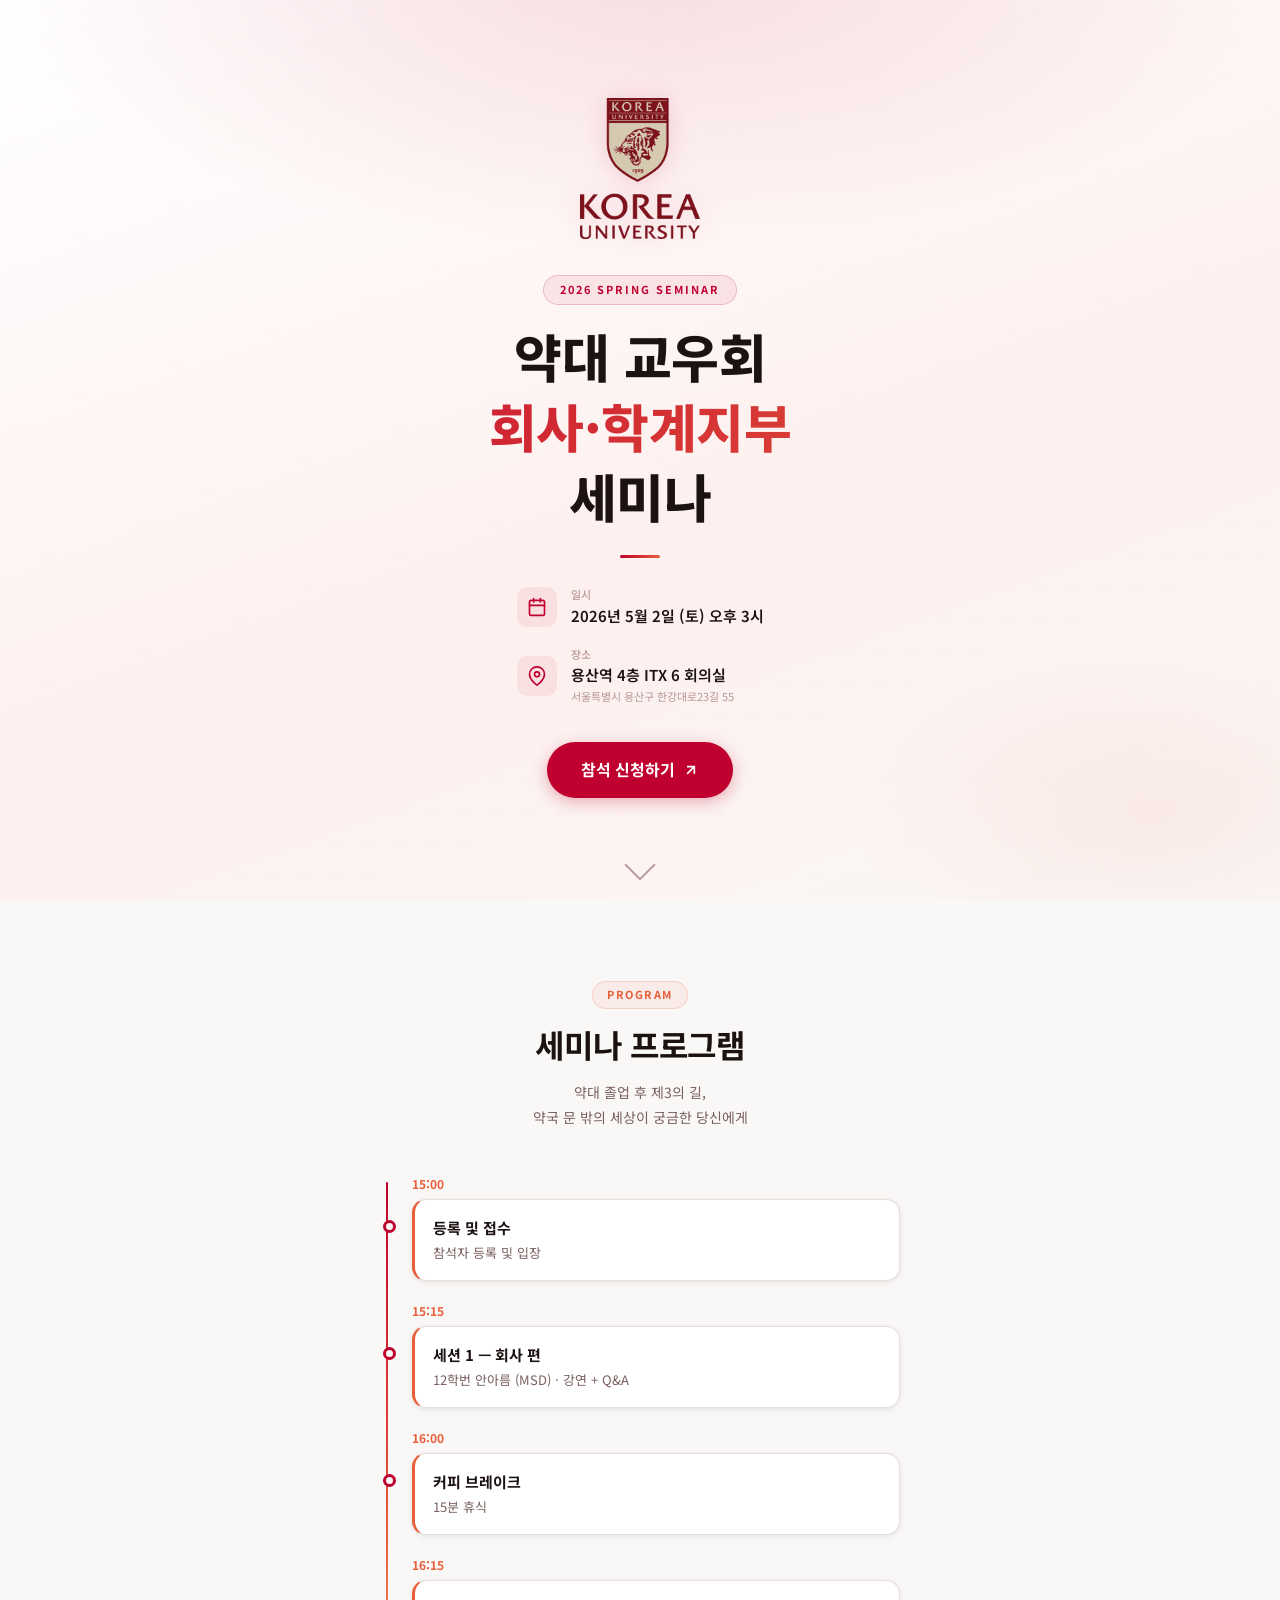
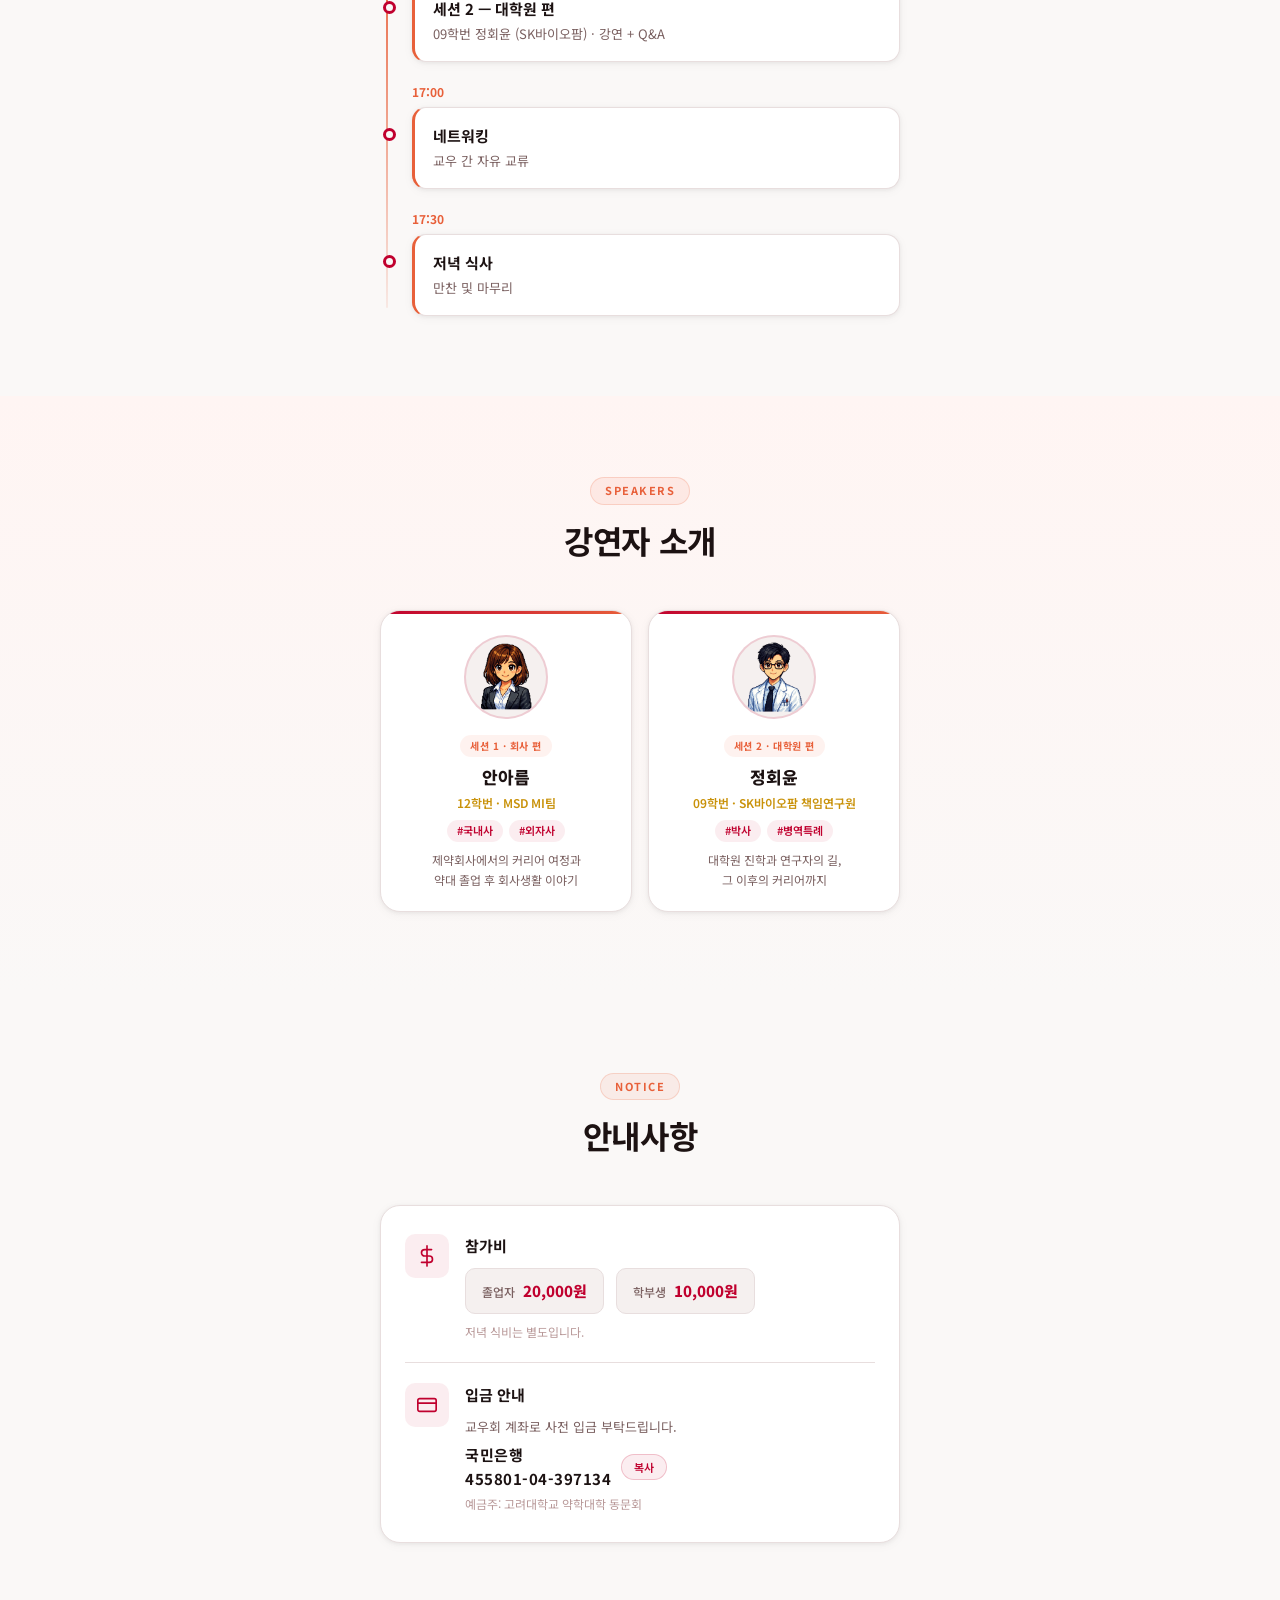
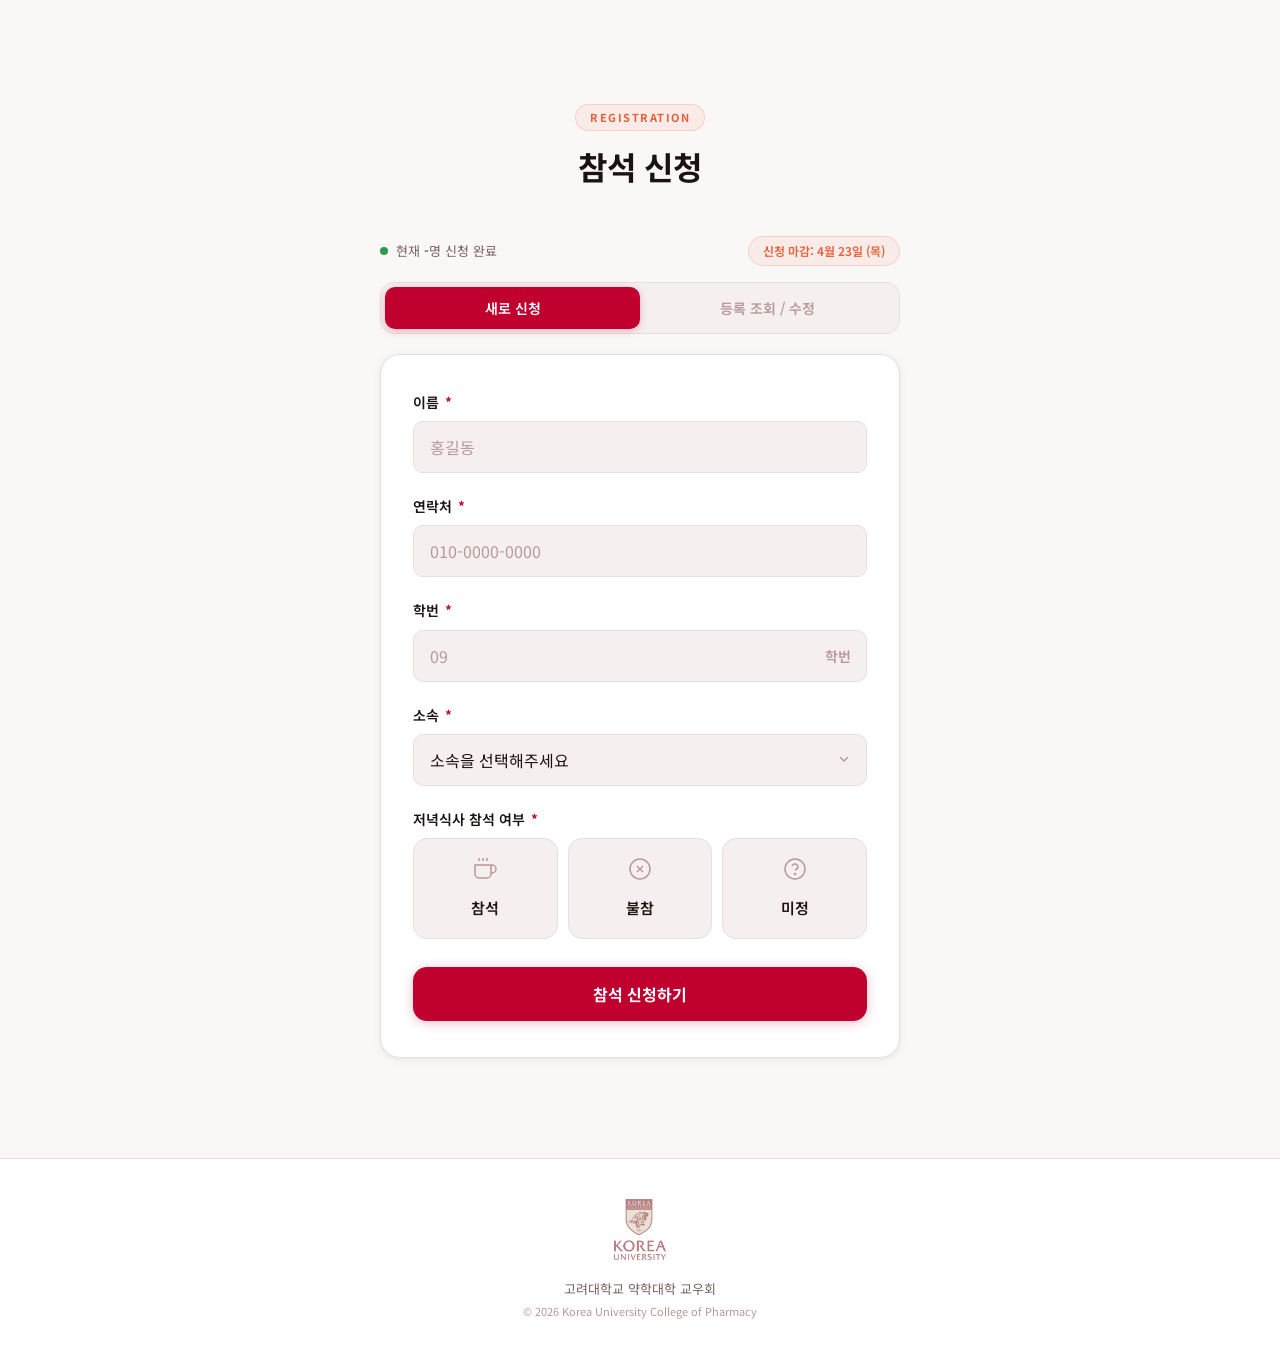
==== index.html @ f5f3a03f "모바일 레이아웃 개선: 강연자 카드 1열, 참가비 nowrap, 계좌번호 줄바꿈 정리 Co-Authored-By: Claude Opus 4.6 <noreply@anthropic.c" ====
<!DOCTYPE html>
<html lang="ko">
<head>
  <meta charset="UTF-8">
  <meta name="viewport" content="width=device-width, initial-scale=1.0">
  <link rel="icon" type="image/png" href="img/emblem.png">
  <title>2026 고대약대 교우회 회사·학계지부 세미나</title>
  <meta property="og:title" content="2026 고대약대 교우회 회사·학계지부 세미나">
  <meta property="og:description" content="2026년 5월 2일 (토) 오후 3시 | 용산역 4층 ITX 6 회의실">
  <meta property="og:image" content="https://ku-alumni-seminar.pages.dev/img/og.png">
  <meta property="og:url" content="https://ku-alumni-seminar.pages.dev/">
  <meta property="og:type" content="website">
  <meta name="twitter:card" content="summary_large_image">
  <meta name="twitter:image" content="https://ku-alumni-seminar.pages.dev/img/og.png">
  <link rel="preconnect" href="https://fonts.googleapis.com">
  <link rel="preconnect" href="https://fonts.gstatic.com" crossorigin>
  <link href="https://fonts.googleapis.com/css2?family=Noto+Sans+KR:wght@300;400;500;600;700;900&display=swap" rel="stylesheet">
  <link rel="stylesheet" href="css/style.css">
</head>
<body>
  <!-- Hero Section -->
  <section class="hero">
    <div class="hero-bg-pattern"></div>
    <div class="hero-content">
      <img src="img/emblem.png" alt="고려대학교 엠블럼" class="hero-emblem">
      <div class="hero-badge">2026 SPRING SEMINAR</div>
      <h1 class="hero-title">
        <span class="title-line">약대 교우회</span>
        <span class="title-line accent">회사·학계지부</span>
        <span class="title-line">세미나</span>
      </h1>
      <div class="hero-divider"></div>
      <div class="hero-info">
        <div class="info-item">
          <div class="info-icon">
            <svg width="20" height="20" viewBox="0 0 24 24" fill="none" stroke="currentColor" stroke-width="2" stroke-linecap="round" stroke-linejoin="round"><rect x="3" y="4" width="18" height="18" rx="2" ry="2"/><line x1="16" y1="2" x2="16" y2="6"/><line x1="8" y1="2" x2="8" y2="6"/><line x1="3" y1="10" x2="21" y2="10"/></svg>
          </div>
          <div>
            <div class="info-label">일시</div>
            <div class="info-value">2026년 5월 2일 (토) 오후 3시</div>
          </div>
        </div>
        <div class="info-item">
          <div class="info-icon">
            <svg width="20" height="20" viewBox="0 0 24 24" fill="none" stroke="currentColor" stroke-width="2" stroke-linecap="round" stroke-linejoin="round"><path d="M21 10c0 7-9 13-9 13s-9-6-9-13a9 9 0 0 1 18 0z"/><circle cx="12" cy="10" r="3"/></svg>
          </div>
          <div>
            <div class="info-label">장소</div>
            <div class="info-value">용산역 4층 ITX 6 회의실</div>
            <div class="info-sub">서울특별시 용산구 한강대로23길 55</div>
          </div>
        </div>
      </div>
      <div class="countdown" id="countdown">
        <div class="cd-item"><span class="cd-num" id="cdDays">--</span><span class="cd-label">일</span></div>
        <div class="cd-sep">:</div>
        <div class="cd-item"><span class="cd-num" id="cdHours">--</span><span class="cd-label">시간</span></div>
        <div class="cd-sep">:</div>
        <div class="cd-item"><span class="cd-num" id="cdMin">--</span><span class="cd-label">분</span></div>
      </div>
      <a href="#register" class="hero-cta">
        참석 신청하기
        <svg width="16" height="16" viewBox="0 0 24 24" fill="none" stroke="currentColor" stroke-width="2.5" stroke-linecap="round" stroke-linejoin="round"><path d="M7 17l9.2-9.2M17 17V7H7"/></svg>
      </a>
    </div>
    <div class="scroll-indicator">
      <div class="scroll-arrow"></div>
    </div>
  </section>

  <!-- Program Section -->
  <section class="program" id="program">
    <div class="container">
      <div class="section-header">
        <span class="section-tag">PROGRAM</span>
        <h2 class="section-title">세미나 프로그램</h2>
        <p class="section-desc">약대 졸업 후 제3의 길,<br>약국 문 밖의 세상이 궁금한 당신에게</p>
      </div>
      <div class="timeline">
        <div class="timeline-item" data-aos>
          <div class="timeline-time">15:00</div>
          <div class="timeline-card">
            <div class="timeline-dot"></div>
            <h3>등록 및 접수</h3>
            <p>참석자 등록 및 입장</p>
          </div>
        </div>
        <div class="timeline-item" data-aos>
          <div class="timeline-time">15:15</div>
          <div class="timeline-card">
            <div class="timeline-dot"></div>
            <h3>세션 1 — 회사 편</h3>
            <p>12학번 안아름 (MSD) · 강연 + Q&A</p>
          </div>
        </div>
        <div class="timeline-item" data-aos>
          <div class="timeline-time">16:00</div>
          <div class="timeline-card">
            <div class="timeline-dot"></div>
            <h3>커피 브레이크</h3>
            <p>15분 휴식</p>
          </div>
        </div>
        <div class="timeline-item" data-aos>
          <div class="timeline-time">16:15</div>
          <div class="timeline-card">
            <div class="timeline-dot"></div>
            <h3>세션 2 — 대학원 편</h3>
            <p>09학번 정회윤 (SK바이오팜) · 강연 + Q&A</p>
          </div>
        </div>
        <div class="timeline-item" data-aos>
          <div class="timeline-time">17:00</div>
          <div class="timeline-card">
            <div class="timeline-dot"></div>
            <h3>네트워킹</h3>
            <p>교우 간 자유 교류</p>
          </div>
        </div>
        <div class="timeline-item" data-aos>
          <div class="timeline-time">17:30</div>
          <div class="timeline-card">
            <div class="timeline-dot"></div>
            <h3>저녁 식사</h3>
            <p>만찬 및 마무리</p>
          </div>
        </div>
      </div>
    </div>
  </section>

  <!-- Speakers Section -->
  <section class="speakers" id="speakers">
    <div class="container">
      <div class="section-header">
        <span class="section-tag">SPEAKERS</span>
        <h2 class="section-title">강연자 소개</h2>
      </div>
      <div class="speakers-grid">
        <div class="speaker-card">
          <div class="speaker-avatar">
            <img src="img/speaker1.png" alt="안아름" class="speaker-img">
          </div>
          <div class="speaker-session">세션 1 · 회사 편</div>
          <div class="speaker-name">안아름</div>
          <div class="speaker-info">12학번 · MSD MI팀</div>
          <div class="speaker-tags"><span class="speaker-tag">#국내사</span><span class="speaker-tag">#외자사</span></div>
          <p class="speaker-desc">제약회사에서의 커리어 여정과<br>약대 졸업 후 회사생활 이야기</p>
        </div>
        <div class="speaker-card">
          <div class="speaker-avatar">
            <img src="img/speaker2.png" alt="정회윤" class="speaker-img">
          </div>
          <div class="speaker-session">세션 2 · 대학원 편</div>
          <div class="speaker-name">정회윤</div>
          <div class="speaker-info">09학번 · SK바이오팜 책임연구원</div>
          <div class="speaker-tags"><span class="speaker-tag">#박사</span><span class="speaker-tag">#병역특례</span></div>
          <p class="speaker-desc">대학원 진학과 연구자의 길,<br>그 이후의 커리어까지</p>
        </div>
      </div>
    </div>
  </section>

  <!-- Notice Section -->
  <section class="notice" id="notice">
    <div class="container">
      <div class="section-header">
        <span class="section-tag">NOTICE</span>
        <h2 class="section-title">안내사항</h2>
      </div>
      <div class="notice-card">
        <div class="notice-item">
          <div class="notice-icon">
            <svg width="22" height="22" viewBox="0 0 24 24" fill="none" stroke="currentColor" stroke-width="1.8" stroke-linecap="round" stroke-linejoin="round"><line x1="12" y1="1" x2="12" y2="23"/><path d="M17 5H9.5a3.5 3.5 0 000 7h5a3.5 3.5 0 010 7H6"/></svg>
          </div>
          <div class="notice-content">
            <h3>참가비</h3>
            <div class="fee-grid">
              <div class="fee-item">
                <span class="fee-label">졸업자</span>
                <span class="fee-amount">20,000원</span>
              </div>
              <div class="fee-item">
                <span class="fee-label">학부생</span>
                <span class="fee-amount">10,000원</span>
              </div>
            </div>
            <p class="notice-sub">저녁 식비는 별도입니다.</p>
          </div>
        </div>
        <div class="notice-divider"></div>
        <div class="notice-item">
          <div class="notice-icon">
            <svg width="22" height="22" viewBox="0 0 24 24" fill="none" stroke="currentColor" stroke-width="1.8" stroke-linecap="round" stroke-linejoin="round"><rect x="2" y="5" width="20" height="14" rx="2"/><line x1="2" y1="10" x2="22" y2="10"/></svg>
          </div>
          <div class="notice-content">
            <h3>입금 안내</h3>
            <p class="notice-account">교우회 계좌로 사전 입금 부탁드립니다.</p>
            <div class="bank-row">
              <p class="notice-bank">국민은행<br>455801-04-397134</p>
              <button class="btn-copy" onclick="navigator.clipboard.writeText('45580104397134').then(()=>{this.textContent='복사됨!';setTimeout(()=>this.textContent='복사',1500)})">복사</button>
            </div>
            <p class="notice-depositor">예금주: 고려대학교 약학대학 동문회</p>
          </div>
        </div>
      </div>
    </div>
  </section>

  <!-- Registration Section -->
  <section class="register" id="register">
    <div class="container">
      <div class="section-header">
        <span class="section-tag">REGISTRATION</span>
        <h2 class="section-title">참석 신청</h2>
      </div>

      <div class="reg-meta">
        <div class="attendee-counter" id="attendeeCounter">
          <div class="counter-dot"></div>
          <span>현재 <strong id="attendeeCount">-</strong>명 신청 완료</span>
        </div>
        <div class="deadline-notice">신청 마감: 4월 23일 (목)</div>
      </div>

      <!-- Mode Toggle -->
      <div class="form-mode-toggle">
        <button class="mode-btn active" data-mode="register">새로 신청</button>
        <button class="mode-btn" data-mode="lookup">등록 조회 / 수정</button>
      </div>

      <!-- Lookup Panel -->
      <div class="lookup-panel" id="lookupPanel" style="display:none;">
        <div class="lookup-card">
          <p class="lookup-desc">등록하신 전화번호를 입력하면 기존 정보를 불러옵니다.</p>
          <div class="lookup-input-group">
            <input type="tel" id="lookupPhone" class="input" placeholder="010-0000-0000" maxlength="13">
            <button class="btn-lookup" id="btnLookup">조회</button>
          </div>
          <div class="lookup-message" id="lookupMessage"></div>
        </div>
      </div>

      <!-- Registration Form -->
      <form class="reg-form" id="regForm">
        <div class="form-card">
          <div class="form-group">
            <label class="form-label" for="name">
              이름
              <span class="required">*</span>
            </label>
            <input type="text" id="name" class="input" placeholder="홍길동" required>
          </div>

          <div class="form-group">
            <label class="form-label" for="phone">
              연락처
              <span class="required">*</span>
            </label>
            <input type="tel" id="phone" class="input" placeholder="010-0000-0000" maxlength="13" required>
          </div>

          <div class="form-group">
            <label class="form-label" for="generation">
              학번
              <span class="required">*</span>
            </label>
            <div class="input-suffix-wrap">
              <input type="number" id="generation" class="input" placeholder="09" min="1" max="99" required>
              <span class="input-suffix">학번</span>
            </div>
          </div>

          <div class="form-group">
            <label class="form-label" for="affiliation">
              소속
              <span class="required">*</span>
            </label>
            <div class="select-wrap">
              <select id="affiliation" class="input" required>
                <option value="" disabled selected>소속을 선택해주세요</option>
                <option value="회사">회사</option>
                <option value="약국">약국</option>
                <option value="병원">병원</option>
                <option value="학계">학계</option>
                <option value="학부생">학부생</option>
              </select>
              <div class="select-arrow">
                <svg width="14" height="14" viewBox="0 0 24 24" fill="none" stroke="currentColor" stroke-width="2.5" stroke-linecap="round" stroke-linejoin="round"><polyline points="6 9 12 15 18 9"/></svg>
              </div>
            </div>
          </div>

          <div class="form-group">
            <label class="form-label">
              저녁식사 참석 여부
              <span class="required">*</span>
            </label>
            <div class="radio-group">
              <label class="radio-card">
                <input type="radio" name="dinner" value="참석" required>
                <div class="radio-card-inner">
                  <div class="radio-icon">
                    <svg width="24" height="24" viewBox="0 0 24 24" fill="none" stroke="currentColor" stroke-width="1.5"><path d="M18 8h1a4 4 0 010 8h-1M2 8h16v9a4 4 0 01-4 4H6a4 4 0 01-4-4V8z"/><line x1="6" y1="1" x2="6" y2="4"/><line x1="10" y1="1" x2="10" y2="4"/><line x1="14" y1="1" x2="14" y2="4"/></svg>
                  </div>
                  <span>참석</span>
                </div>
              </label>
              <label class="radio-card">
                <input type="radio" name="dinner" value="불참">
                <div class="radio-card-inner">
                  <div class="radio-icon">
                    <svg width="24" height="24" viewBox="0 0 24 24" fill="none" stroke="currentColor" stroke-width="1.5"><circle cx="12" cy="12" r="10"/><line x1="15" y1="9" x2="9" y2="15"/><line x1="9" y1="9" x2="15" y2="15"/></svg>
                  </div>
                  <span>불참</span>
                </div>
              </label>
              <label class="radio-card">
                <input type="radio" name="dinner" value="미정">
                <div class="radio-card-inner">
                  <div class="radio-icon">
                    <svg width="24" height="24" viewBox="0 0 24 24" fill="none" stroke="currentColor" stroke-width="1.5"><circle cx="12" cy="12" r="10"/><path d="M9.09 9a3 3 0 015.83 1c0 2-3 3-3 3"/><circle cx="12" cy="17" r="0.5"/></svg>
                  </div>
                  <span>미정</span>
                </div>
              </label>
            </div>
          </div>

          <button type="submit" class="btn-submit" id="btnSubmit">
            <span class="btn-text">참석 신청하기</span>
            <div class="btn-spinner" style="display:none;">
              <div class="spinner"></div>
            </div>
          </button>
        </div>
      </form>

      <!-- Success Message -->
      <div class="success-panel" id="successPanel" style="display:none;">
        <div class="success-card">
          <div class="success-icon">
            <svg width="48" height="48" viewBox="0 0 24 24" fill="none" stroke="currentColor" stroke-width="2" stroke-linecap="round" stroke-linejoin="round"><path d="M22 11.08V12a10 10 0 11-5.93-9.14"/><polyline points="22 4 12 14.01 9 11.01"/></svg>
          </div>
          <h3 class="success-title" id="successTitle">신청이 완료되었습니다!</h3>
          <p class="success-desc">세미나 당일 뵙겠습니다!</p>
          <div class="success-bank">
            <p class="success-bank-title">참가비 입금 안내</p>
            <p class="success-bank-info">국민은행 455801-04-397134</p>
            <p class="success-bank-sub">예금주: 고려대학교 약학대학 동문회</p>
            <p class="success-bank-fee">졸업자 20,000원 · 학부생 10,000원</p>
          </div>
          <button class="btn-another" id="btnAnother">새로운 신청하기</button>
        </div>
      </div>
    </div>
  </section>

  <!-- Footer -->
  <footer class="footer">
    <div class="container">
      <img src="img/emblem.png" alt="고려대학교 엠블럼" class="footer-emblem">
      <p class="footer-text">고려대학교 약학대학 교우회</p>
      <p class="footer-copyright">&copy; 2026 Korea University College of Pharmacy</p>
    </div>
  </footer>

  <script src="js/app.js"></script>
</body>
</html>
---- css/style.css ----
/* ============================================
   KU Alumni Seminar — Light Theme
   ============================================ */

:root {
  --crimson: #c0002e;
  --crimson-dark: #8a001f;
  --crimson-light: #e0103e;
  --crimson-glow: rgba(192, 0, 46, 0.1);
  --crimson-muted: rgba(192, 0, 46, 0.07);

  --coral: #e8603a;
  --coral-light: #f07555;
  --coral-muted: rgba(232, 96, 58, 0.08);

  --gold: #c9920a;

  --bg: #faf8f7;
  --bg-card: #ffffff;
  --bg-card-hover: #fdf5f4;
  --bg-input: #f5f0ef;

  --text: #1c1212;
  --text-secondary: #7a6060;
  --text-muted: #b89898;

  --border: #e8dede;
  --border-focus: var(--crimson);

  --shadow-sm: 0 1px 4px rgba(0, 0, 0, 0.06), 0 2px 12px rgba(0, 0, 0, 0.04);
  --shadow-md: 0 4px 16px rgba(0, 0, 0, 0.08), 0 1px 4px rgba(0, 0, 0, 0.04);

  --radius: 20px;
  --radius-sm: 14px;
  --radius-xs: 10px;

  --transition: 0.25s cubic-bezier(0.4, 0, 0.2, 1);
  --bounce: 0.5s cubic-bezier(0.34, 1.56, 0.64, 1);
}

/* ---- Reset ---- */
*, *::before, *::after {
  margin: 0;
  padding: 0;
  box-sizing: border-box;
}

html {
  scroll-behavior: smooth;
  -webkit-tap-highlight-color: transparent;
}

body {
  font-family: 'Noto Sans KR', -apple-system, BlinkMacSystemFont, sans-serif;
  background: var(--bg);
  color: var(--text);
  line-height: 1.6;
  overflow-x: hidden;
  -webkit-font-smoothing: antialiased;
}

.container {
  width: 100%;
  max-width: 560px;
  margin: 0 auto;
  padding: 0 20px;
}

/* ============================================
   HERO SECTION
   ============================================ */
.hero {
  position: relative;
  min-height: 100svh;
  display: flex;
  flex-direction: column;
  align-items: center;
  justify-content: center;
  padding: 80px 20px 64px;
  overflow: hidden;
  background: linear-gradient(160deg, #fff 0%, #fdf0ee 60%, #faf8f7 100%);
}

.hero-bg-pattern {
  position: absolute;
  inset: 0;
  background:
    radial-gradient(ellipse 80% 50% at 50% -5%, rgba(192, 0, 46, 0.12) 0%, transparent 65%),
    radial-gradient(ellipse 40% 30% at 90% 90%, rgba(232, 96, 58, 0.08) 0%, transparent 60%);
  pointer-events: none;
}

.hero-bg-pattern::before {
  content: '';
  position: absolute;
  top: -50%;
  left: -50%;
  width: 200%;
  height: 200%;
  background-image:
    radial-gradient(circle at center, rgba(192, 0, 46, 0.04) 1px, transparent 1px);
  background-size: 32px 32px;
  animation: patternDrift 25s linear infinite;
}

@keyframes patternDrift {
  0% { transform: translate(0, 0); }
  100% { transform: translate(32px, 32px); }
}

.hero-content {
  position: relative;
  z-index: 1;
  width: 100%;
  text-align: center;
  animation: fadeUp 1s ease-out;
}

.hero-emblem {
  display: block;
  width: 100px;
  height: auto;
  margin: 0 auto 36px;
  filter: drop-shadow(0 2px 12px rgba(192, 0, 46, 0.15));
  animation: fadeUp 0.8s ease-out 0.1s both;
}

.hero-badge {
  display: inline-block;
  padding: 5px 16px;
  background: var(--crimson-muted);
  border: 1px solid rgba(192, 0, 46, 0.2);
  border-radius: 100px;
  font-size: 11px;
  font-weight: 700;
  letter-spacing: 2px;
  color: var(--crimson);
  margin-bottom: 16px;
  animation: fadeUp 1s ease-out 0.2s both;
}

.hero-title {
  font-size: 36px;
  font-weight: 800;
  line-height: 1.35;
  letter-spacing: -0.5px;
  margin-bottom: 24px;
  color: var(--text);
}

.title-line {
  display: block;
  animation: fadeUp 0.8s ease-out both;
}

.title-line:nth-child(1) { animation-delay: 0.3s; }
.title-line:nth-child(2) { animation-delay: 0.5s; }
.title-line:nth-child(3) { animation-delay: 0.7s; }

.title-line.accent {
  background: linear-gradient(135deg, var(--crimson), var(--coral));
  -webkit-background-clip: text;
  -webkit-text-fill-color: transparent;
  background-clip: text;
}

.hero-divider {
  width: 40px;
  height: 3px;
  background: linear-gradient(90deg, var(--crimson), var(--coral));
  margin: 0 auto 28px;
  border-radius: 4px;
  animation: fadeUp 0.8s ease-out 0.9s both;
}

.hero-info {
  display: grid;
  grid-template-columns: 40px 1fr;
  gap: 14px 12px;
  justify-content: center;
  width: fit-content;
  margin: 0 auto 36px;
  animation: fadeUp 0.8s ease-out 1s both;
}

.info-item {
  display: contents;
}

.info-icon {
  width: 40px;
  height: 40px;
  display: flex;
  align-items: center;
  justify-content: center;
  background: var(--crimson-muted);
  border-radius: var(--radius-xs);
  color: var(--crimson);
  align-self: center;
}

.info-label {
  font-size: 11px;
  font-weight: 500;
  color: var(--text-muted);
  letter-spacing: 0.5px;
  text-align: left;
}

.info-value {
  font-size: 15px;
  font-weight: 600;
  text-align: left;
  color: var(--text);
}

.info-sub {
  font-size: 11px;
  color: var(--text-muted);
  text-align: left;
  margin-top: 1px;
}

/* Countdown */
.countdown {
  display: flex;
  align-items: center;
  justify-content: center;
  gap: 6px;
  margin-bottom: 28px;
  animation: fadeUp 0.8s ease-out 1.1s both;
}

.cd-item {
  display: flex;
  flex-direction: column;
  align-items: center;
  background: var(--crimson-muted);
  border: 1px solid rgba(192, 0, 46, 0.15);
  border-radius: var(--radius-xs);
  padding: 8px 14px;
  min-width: 56px;
}

.cd-num {
  font-size: 24px;
  font-weight: 900;
  color: var(--crimson);
  line-height: 1;
  font-variant-numeric: tabular-nums;
}

.cd-label {
  font-size: 10px;
  color: var(--text-muted);
  margin-top: 3px;
}

.cd-sep {
  font-size: 20px;
  font-weight: 700;
  color: var(--text-muted);
}

.hero-cta {
  display: inline-flex;
  align-items: center;
  gap: 8px;
  padding: 15px 34px;
  background: var(--crimson);
  color: white;
  font-size: 16px;
  font-weight: 700;
  border: none;
  border-radius: 100px;
  text-decoration: none;
  cursor: pointer;
  transition: var(--transition);
  box-shadow: 0 4px 16px rgba(192, 0, 46, 0.3);
  animation: fadeUp 0.8s ease-out 1.2s both;
}

.hero-cta:active {
  transform: scale(0.96);
}

.scroll-indicator {
  position: absolute;
  bottom: 24px;
  left: 0;
  right: 0;
  display: flex;
  justify-content: center;
  animation: fadeUp 0.8s ease-out 1.5s both;
}

.scroll-arrow {
  width: 22px;
  height: 22px;
  border-right: 2px solid var(--text-muted);
  border-bottom: 2px solid var(--text-muted);
  transform: rotate(45deg);
  animation: scrollBounce 2s infinite;
}

@keyframes scrollBounce {
  0%, 100% { transform: rotate(45deg) translate(0, 0); opacity: 0.4; }
  50% { transform: rotate(45deg) translate(4px, 4px); opacity: 0.9; }
}

/* ============================================
   PROGRAM SECTION
   ============================================ */
.program {
  padding: 80px 0;
}

.section-header {
  text-align: center;
  margin-bottom: 44px;
}

.section-tag {
  display: inline-block;
  padding: 4px 14px;
  background: var(--coral-muted);
  border: 1px solid rgba(232, 96, 58, 0.2);
  border-radius: 100px;
  font-size: 11px;
  font-weight: 700;
  letter-spacing: 1.5px;
  color: var(--coral);
  margin-bottom: 10px;
}

.section-title {
  font-size: 26px;
  font-weight: 700;
  letter-spacing: -0.3px;
  color: var(--text);
}

.section-desc {
  margin-top: 10px;
  font-size: 14px;
  color: var(--text-secondary);
  line-height: 1.8;
}

.timeline {
  position: relative;
  padding-left: 24px;
}

.timeline::before {
  content: '';
  position: absolute;
  left: 6px;
  top: 8px;
  bottom: 8px;
  width: 2px;
  background: linear-gradient(180deg, var(--crimson), var(--coral), rgba(232, 96, 58, 0.1));
  border-radius: 2px;
}

.timeline-item {
  position: relative;
  padding-bottom: 20px;
  opacity: 0;
  transform: translateY(20px);
  transition: all 0.6s ease-out;
}

.timeline-item.visible {
  opacity: 1;
  transform: translateY(0);
}

.timeline-item:last-child {
  padding-bottom: 0;
}

.timeline-time {
  font-size: 12px;
  font-weight: 700;
  color: var(--coral);
  margin-bottom: 6px;
  font-variant-numeric: tabular-nums;
}

.timeline-card {
  position: relative;
  background: var(--bg-card);
  border: 1px solid var(--border);
  border-left: 3px solid var(--coral);
  border-radius: var(--radius-sm);
  padding: 16px 18px;
  box-shadow: var(--shadow-sm);
  transition: var(--transition);
}

.timeline-card:active {
  background: var(--bg-card-hover);
}

.timeline-dot {
  position: absolute;
  left: -24px;
  top: 20px;
  width: 13px;
  height: 13px;
  background: var(--bg);
  border: 3px solid var(--crimson);
  border-radius: 50%;
}

.timeline-card h3 {
  font-size: 15px;
  font-weight: 700;
  margin-bottom: 3px;
  color: var(--text);
}

.timeline-card p {
  font-size: 13px;
  color: var(--text-secondary);
}

/* ============================================
   SPEAKERS SECTION
   ============================================ */
.speakers {
  padding: 80px 0;
  background: linear-gradient(180deg, #fff5f3 0%, var(--bg) 100%);
}

.speakers-grid {
  display: grid;
  grid-template-columns: 1fr;
  gap: 14px;
}

.speaker-card {
  background: var(--bg-card);
  border: 1px solid var(--border);
  border-radius: var(--radius);
  padding: 24px 14px 20px;
  text-align: center;
  box-shadow: var(--shadow-sm);
  transition: var(--transition);
  position: relative;
  overflow: hidden;
}

.speaker-card::before {
  content: '';
  position: absolute;
  top: 0;
  left: 0;
  right: 0;
  height: 3px;
  background: linear-gradient(90deg, var(--crimson), var(--coral));
  border-radius: var(--radius) var(--radius) 0 0;
}

.speaker-avatar {
  width: 84px;
  height: 84px;
  margin: 0 auto 12px;
  border-radius: 50%;
  overflow: hidden;
  background: var(--bg-input);
  border: 2px solid rgba(192, 0, 46, 0.15);
}

.speaker-img {
  width: 100%;
  height: 100%;
  object-fit: cover;
}

.speaker-session {
  font-size: 10px;
  font-weight: 700;
  letter-spacing: 0.5px;
  color: var(--coral);
  margin-bottom: 6px;
  background: var(--coral-muted);
  border-radius: 100px;
  padding: 3px 10px;
  display: inline-block;
}

.speaker-name {
  font-size: 17px;
  font-weight: 800;
  margin-bottom: 3px;
  color: var(--text);
}

.speaker-info {
  font-size: 12px;
  color: var(--gold);
  font-weight: 600;
  margin-bottom: 8px;
  word-break: keep-all;
}

.speaker-tags {
  display: flex;
  gap: 6px;
  justify-content: center;
  margin-bottom: 8px;
  flex-wrap: wrap;
}

.speaker-tag {
  font-size: 11px;
  font-weight: 600;
  color: var(--crimson);
  background: var(--crimson-muted);
  border-radius: 100px;
  padding: 2px 10px;
}

.speaker-desc {
  font-size: 12px;
  color: var(--text-secondary);
  line-height: 1.7;
  word-break: keep-all;
  overflow-wrap: break-word;
}

/* ============================================
   NOTICE SECTION
   ============================================ */
.notice {
  padding: 80px 0;
}

.notice-card {
  background: var(--bg-card);
  border: 1px solid var(--border);
  border-radius: var(--radius);
  padding: 28px 24px;
  box-shadow: var(--shadow-sm);
}

.notice-item {
  display: flex;
  gap: 16px;
  align-items: flex-start;
}

.notice-icon {
  width: 44px;
  height: 44px;
  display: flex;
  align-items: center;
  justify-content: center;
  background: var(--crimson-muted);
  border-radius: var(--radius-xs);
  color: var(--crimson);
  flex-shrink: 0;
}

.notice-content h3 {
  font-size: 15px;
  font-weight: 700;
  color: var(--text);
  margin-bottom: 10px;
}

.fee-grid {
  display: flex;
  gap: 12px;
  margin-bottom: 8px;
}

.fee-item {
  display: flex;
  align-items: center;
  gap: 8px;
  background: var(--bg-input);
  border: 1px solid var(--border);
  border-radius: var(--radius-xs);
  padding: 10px 16px;
  white-space: nowrap;
  flex: 1;
  min-width: 0;
}

.fee-label {
  font-size: 12px;
  color: var(--text-secondary);
  font-weight: 500;
}

.fee-amount {
  font-size: 15px;
  font-weight: 800;
  color: var(--crimson);
}

.notice-sub {
  font-size: 12px;
  color: var(--text-muted);
}

.notice-divider {
  height: 1px;
  background: var(--border);
  margin: 20px 0;
}

.notice-account {
  font-size: 13px;
  color: var(--text-secondary);
  margin-bottom: 6px;
}

.bank-row {
  display: flex;
  align-items: center;
  gap: 10px;
}

.notice-bank {
  font-size: 15px;
  font-weight: 700;
  color: var(--text);
  letter-spacing: 0.5px;
  white-space: nowrap;
}

.btn-copy {
  padding: 4px 12px;
  font-size: 11px;
  font-weight: 600;
  font-family: inherit;
  color: var(--crimson);
  background: var(--crimson-muted);
  border: 1px solid rgba(192, 0, 46, 0.2);
  border-radius: 100px;
  cursor: pointer;
  transition: var(--transition);
  white-space: nowrap;
}

.btn-copy:active {
  transform: scale(0.95);
}

.notice-depositor {
  font-size: 12px;
  color: var(--text-muted);
  margin-top: 3px;
}

/* ============================================
   REGISTRATION SECTION
   ============================================ */
.register {
  padding: 80px 0 100px;
}

.reg-meta {
  display: flex;
  align-items: center;
  justify-content: space-between;
  margin-bottom: 16px;
  flex-wrap: wrap;
  gap: 8px;
}

.attendee-counter {
  display: flex;
  align-items: center;
  gap: 8px;
  font-size: 13px;
  color: var(--text-secondary);
}

.counter-dot {
  width: 8px;
  height: 8px;
  background: #2b9a4a;
  border-radius: 50%;
  animation: pulse 2s infinite;
}

@keyframes pulse {
  0%, 100% { opacity: 1; box-shadow: 0 0 0 0 rgba(43, 154, 74, 0.4); }
  50% { opacity: 0.7; box-shadow: 0 0 0 6px rgba(43, 154, 74, 0); }
}

.deadline-notice {
  font-size: 12px;
  font-weight: 600;
  color: var(--coral);
  background: var(--coral-muted);
  border: 1px solid rgba(232, 96, 58, 0.2);
  border-radius: 100px;
  padding: 4px 14px;
}

.form-mode-toggle {
  display: flex;
  background: var(--bg-input);
  border-radius: var(--radius-sm);
  padding: 4px;
  margin-bottom: 20px;
  border: 1px solid var(--border);
}

.mode-btn {
  flex: 1;
  padding: 11px 8px;
  background: none;
  border: none;
  border-radius: 10px;
  font-size: 14px;
  font-weight: 600;
  color: var(--text-muted);
  cursor: pointer;
  transition: var(--transition);
  font-family: inherit;
}

.mode-btn.active {
  background: var(--crimson);
  color: white;
  box-shadow: 0 2px 8px rgba(192, 0, 46, 0.25);
}

/* Lookup */
.lookup-card {
  background: var(--bg-card);
  border: 1px solid var(--border);
  border-radius: var(--radius);
  padding: 24px;
  margin-bottom: 20px;
  box-shadow: var(--shadow-sm);
}

.lookup-desc {
  font-size: 14px;
  color: var(--text-secondary);
  margin-bottom: 16px;
}

.lookup-input-group {
  display: flex;
  gap: 8px;
}

.lookup-input-group .input {
  flex: 1;
}

.btn-lookup {
  padding: 0 20px;
  background: var(--bg-input);
  border: 1px solid var(--border);
  border-radius: var(--radius-xs);
  color: var(--text);
  font-size: 14px;
  font-weight: 600;
  cursor: pointer;
  transition: var(--transition);
  font-family: inherit;
  white-space: nowrap;
}

.btn-lookup:active {
  background: var(--border);
}

.lookup-message {
  margin-top: 12px;
  font-size: 13px;
  min-height: 20px;
}

.lookup-message.error {
  color: #d93030;
}

.lookup-message.success {
  color: #2b9a4a;
}

.lookup-message.loading {
  color: var(--coral);
}

/* Form */
.form-card {
  background: var(--bg-card);
  border: 1px solid var(--border);
  border-radius: var(--radius);
  padding: 28px 20px;
  box-shadow: var(--shadow-sm);
}

.form-group {
  margin-bottom: 22px;
}

.form-group:last-of-type {
  margin-bottom: 28px;
}

.form-label {
  display: block;
  font-size: 14px;
  font-weight: 600;
  margin-bottom: 8px;
  color: var(--text);
}

.required {
  color: var(--crimson);
  margin-left: 2px;
}

.input {
  width: 100%;
  padding: 13px 16px;
  background: var(--bg-input);
  border: 1.5px solid var(--border);
  border-radius: var(--radius-xs);
  font-size: 16px;
  font-family: inherit;
  color: var(--text);
  transition: var(--transition);
  outline: none;
  -webkit-appearance: none;
  appearance: none;
}

.input::placeholder {
  color: var(--text-muted);
}

.input:focus {
  border-color: var(--crimson);
  background: #fff;
  box-shadow: 0 0 0 3px var(--crimson-glow);
}

.input.error {
  border-color: #d93030;
  box-shadow: 0 0 0 3px rgba(217, 48, 48, 0.1);
}

/* Number input suffix */
.input-suffix-wrap {
  position: relative;
}

.input-suffix-wrap .input {
  padding-right: 60px;
}

.input-suffix {
  position: absolute;
  right: 16px;
  top: 50%;
  transform: translateY(-50%);
  font-size: 14px;
  font-weight: 600;
  color: var(--text-muted);
  pointer-events: none;
}

/* Select */
.select-wrap {
  position: relative;
}

.select-wrap .input {
  padding-right: 44px;
  cursor: pointer;
}

.select-arrow {
  position: absolute;
  right: 16px;
  top: 50%;
  transform: translateY(-50%);
  color: var(--text-muted);
  pointer-events: none;
}

/* Radio cards */
.radio-group {
  display: grid;
  grid-template-columns: 1fr 1fr 1fr;
  gap: 10px;
}

.radio-card {
  cursor: pointer;
}

.radio-card input {
  position: absolute;
  opacity: 0;
  pointer-events: none;
}

.radio-card-inner {
  display: flex;
  flex-direction: column;
  align-items: center;
  gap: 8px;
  padding: 18px 12px;
  background: var(--bg-input);
  border: 1.5px solid var(--border);
  border-radius: var(--radius-sm);
  transition: var(--transition);
  text-align: center;
}

.radio-card input:checked + .radio-card-inner {
  border-color: var(--crimson);
  background: var(--crimson-muted);
  box-shadow: 0 0 0 3px var(--crimson-glow);
}

.radio-card:active .radio-card-inner {
  transform: scale(0.97);
}

.radio-icon {
  color: var(--text-muted);
  transition: var(--transition);
}

.radio-card input:checked + .radio-card-inner .radio-icon {
  color: var(--crimson);
}

.radio-card-inner span {
  font-size: 15px;
  font-weight: 600;
}

/* Submit button */
.btn-submit {
  width: 100%;
  padding: 15px;
  background: var(--crimson);
  border: none;
  border-radius: var(--radius-sm);
  color: white;
  font-size: 16px;
  font-weight: 700;
  cursor: pointer;
  transition: var(--transition);
  font-family: inherit;
  position: relative;
  overflow: hidden;
  box-shadow: 0 2px 12px rgba(192, 0, 46, 0.25);
}

.btn-submit:active {
  transform: scale(0.98);
}

.btn-submit:disabled {
  opacity: 0.5;
  cursor: not-allowed;
  transform: none;
}

.btn-submit::after {
  content: '';
  position: absolute;
  inset: 0;
  background: linear-gradient(135deg, transparent, rgba(255,255,255,0.12), transparent);
  transform: translateX(-100%);
  transition: transform 0.5s;
}

.btn-submit:active::after {
  transform: translateX(100%);
}

.spinner {
  width: 20px;
  height: 20px;
  border: 2.5px solid rgba(255,255,255,0.35);
  border-top-color: white;
  border-radius: 50%;
  animation: spin 0.7s linear infinite;
  margin: 0 auto;
}

@keyframes spin {
  to { transform: rotate(360deg); }
}

/* Success */
.success-card {
  text-align: center;
  background: var(--bg-card);
  border: 1px solid var(--border);
  border-radius: var(--radius);
  padding: 48px 24px;
  box-shadow: var(--shadow-md);
  animation: scaleIn var(--bounce);
}

.success-icon {
  width: 76px;
  height: 76px;
  margin: 0 auto 18px;
  display: flex;
  align-items: center;
  justify-content: center;
  background: rgba(43, 154, 74, 0.1);
  border-radius: 50%;
  color: #2b9a4a;
  animation: popIn var(--bounce) 0.2s both;
}

.success-title {
  font-size: 21px;
  font-weight: 800;
  margin-bottom: 8px;
  color: var(--text);
}

.success-desc {
  font-size: 14px;
  color: var(--text-secondary);
  margin-bottom: 20px;
  line-height: 1.7;
}

.success-bank {
  background: var(--bg-input);
  border: 1px solid var(--border);
  border-radius: var(--radius-sm);
  padding: 16px;
  margin-bottom: 24px;
  text-align: center;
}

.success-bank-title {
  font-size: 11px;
  font-weight: 700;
  color: var(--text-muted);
  letter-spacing: 0.5px;
  margin-bottom: 8px;
}

.success-bank-info {
  font-size: 16px;
  font-weight: 800;
  color: var(--text);
  letter-spacing: 0.5px;
}

.success-bank-sub {
  font-size: 11px;
  color: var(--text-muted);
  margin-top: 2px;
  margin-bottom: 8px;
}

.success-bank-fee {
  font-size: 13px;
  font-weight: 600;
  color: var(--crimson);
}

.btn-another {
  padding: 11px 26px;
  background: var(--bg-input);
  border: 1px solid var(--border);
  border-radius: 100px;
  color: var(--text);
  font-size: 14px;
  font-weight: 600;
  cursor: pointer;
  transition: var(--transition);
  font-family: inherit;
}

.btn-another:active {
  background: var(--border);
}

/* ============================================
   FOOTER
   ============================================ */
.footer {
  padding: 40px 0;
  text-align: center;
  border-top: 1px solid var(--border);
  background: #fff;
}

.footer-emblem {
  width: 52px;
  height: auto;
  margin-bottom: 12px;
  opacity: 0.55;
}

.footer-text {
  font-size: 13px;
  color: var(--text-secondary);
  margin-bottom: 4px;
}

.footer-copyright {
  font-size: 11px;
  color: var(--text-muted);
}

/* ============================================
   ANIMATIONS
   ============================================ */
@keyframes fadeUp {
  from {
    opacity: 0;
    transform: translateY(20px);
  }
  to {
    opacity: 1;
    transform: translateY(0);
  }
}

@keyframes scaleIn {
  from {
    opacity: 0;
    transform: scale(0.92);
  }
  to {
    opacity: 1;
    transform: scale(1);
  }
}

@keyframes popIn {
  from {
    opacity: 0;
    transform: scale(0.5);
  }
  to {
    opacity: 1;
    transform: scale(1);
  }
}

/* ============================================
   DESKTOP ENHANCEMENTS
   ============================================ */
@media (min-width: 640px) {
  .hero-title {
    font-size: 52px;
  }

  .hero-emblem {
    width: 120px;
    margin-bottom: 36px;
  }

  .hero-info {
    gap: 18px 14px;
  }

  .section-title {
    font-size: 32px;
  }

  .speakers-grid {
    grid-template-columns: 1fr 1fr;
    gap: 16px;
  }

  .form-card {
    padding: 36px 32px;
  }

  .timeline {
    padding-left: 32px;
  }

  .timeline-dot {
    left: -32px;
  }

  .hero-cta:hover {
    transform: translateY(-2px);
    box-shadow: 0 8px 24px rgba(192, 0, 46, 0.35);
  }

  .timeline-card:hover {
    background: var(--bg-card-hover);
    box-shadow: var(--shadow-md);
    border-left-color: var(--crimson);
  }

  .speaker-card:hover {
    transform: translateY(-3px);
    box-shadow: var(--shadow-md);
  }

  .btn-lookup:hover {
    background: var(--border);
  }

  .btn-submit:hover {
    background: var(--crimson-light);
    box-shadow: 0 4px 20px rgba(192, 0, 46, 0.35);
  }

  .btn-another:hover {
    background: var(--border);
  }

  .radio-card:hover .radio-card-inner {
    border-color: var(--text-muted);
  }
}

/* ============================================
   SAFE AREA (notch devices)
   ============================================ */
@supports (padding: max(0px)) {
  .hero {
    padding-top: max(60px, env(safe-area-inset-top));
  }

  .footer {
    padding-bottom: max(40px, env(safe-area-inset-bottom));
  }
}

/* ============================================
   SMALL MOBILE (≤ 380px)
   ============================================ */
@media (max-width: 380px) {
  .hero-title {
    font-size: 28px;
  }

  .hero-emblem {
    width: 80px;
    margin-bottom: 28px;
  }

  .countdown {
    gap: 4px;
  }

  .cd-item {
    padding: 6px 10px;
    min-width: 48px;
  }

  .cd-num {
    font-size: 20px;
  }

  .fee-grid {
    flex-direction: column;
    gap: 8px;
  }

  .radio-group {
    grid-template-columns: 1fr 1fr 1fr;
    gap: 6px;
  }

  .radio-card-inner {
    padding: 14px 6px;
    gap: 6px;
  }

  .radio-card-inner span {
    font-size: 13px;
  }

  .reg-meta {
    flex-direction: column;
    align-items: flex-start;
    gap: 6px;
  }

  .bank-row {
    flex-wrap: wrap;
    gap: 8px;
  }

  .notice-card {
    padding: 22px 16px;
  }

  .notice-item {
    gap: 12px;
  }
}

/* ============================================
   REDUCED MOTION
   ============================================ */
@media (prefers-reduced-motion: reduce) {
  *, *::before, *::after {
    animation-duration: 0.01ms !important;
    transition-duration: 0.01ms !important;
  }

  html {
    scroll-behavior: auto;
  }
}

/* ============================================
   NUMBER INPUT — hide spinners
   ============================================ */
input[type="number"]::-webkit-inner-spin-button,
input[type="number"]::-webkit-outer-spin-button {
  -webkit-appearance: none;
  margin: 0;
}

input[type="number"] {
  -moz-appearance: textfield;
}
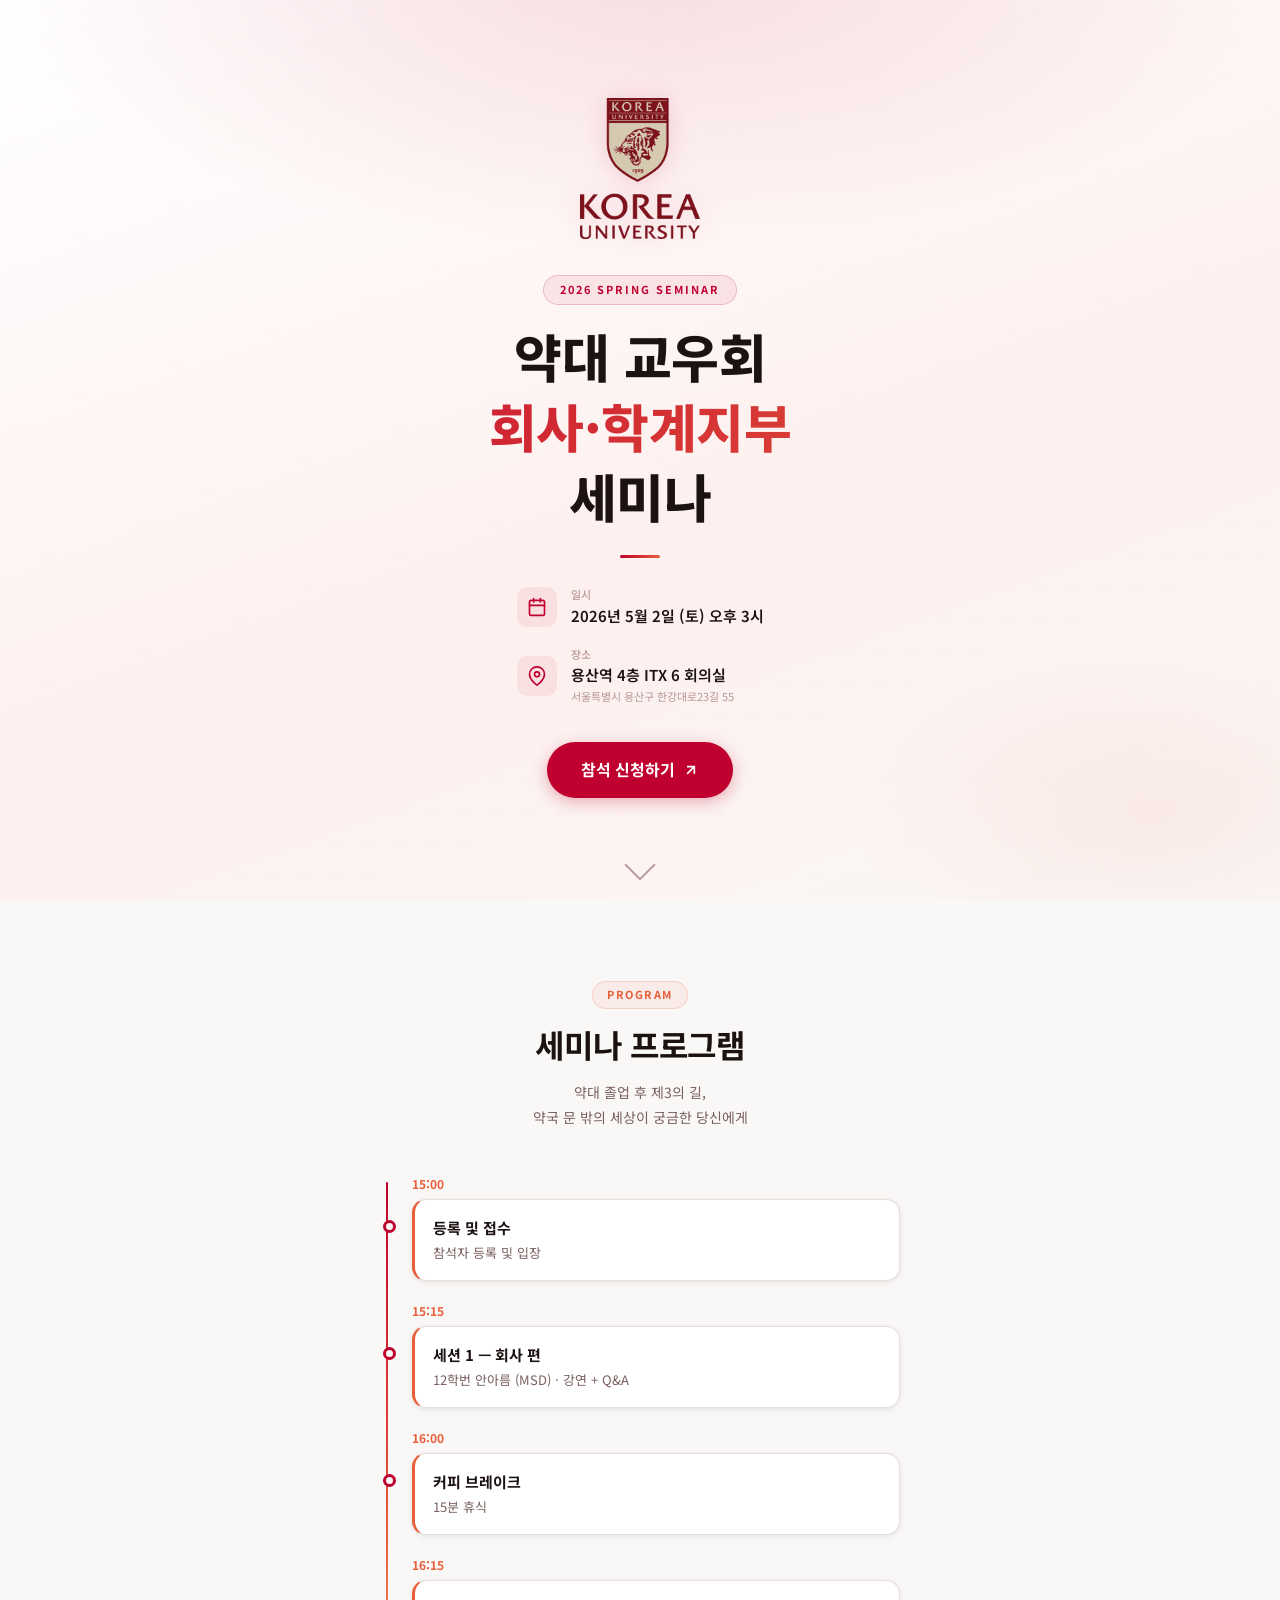
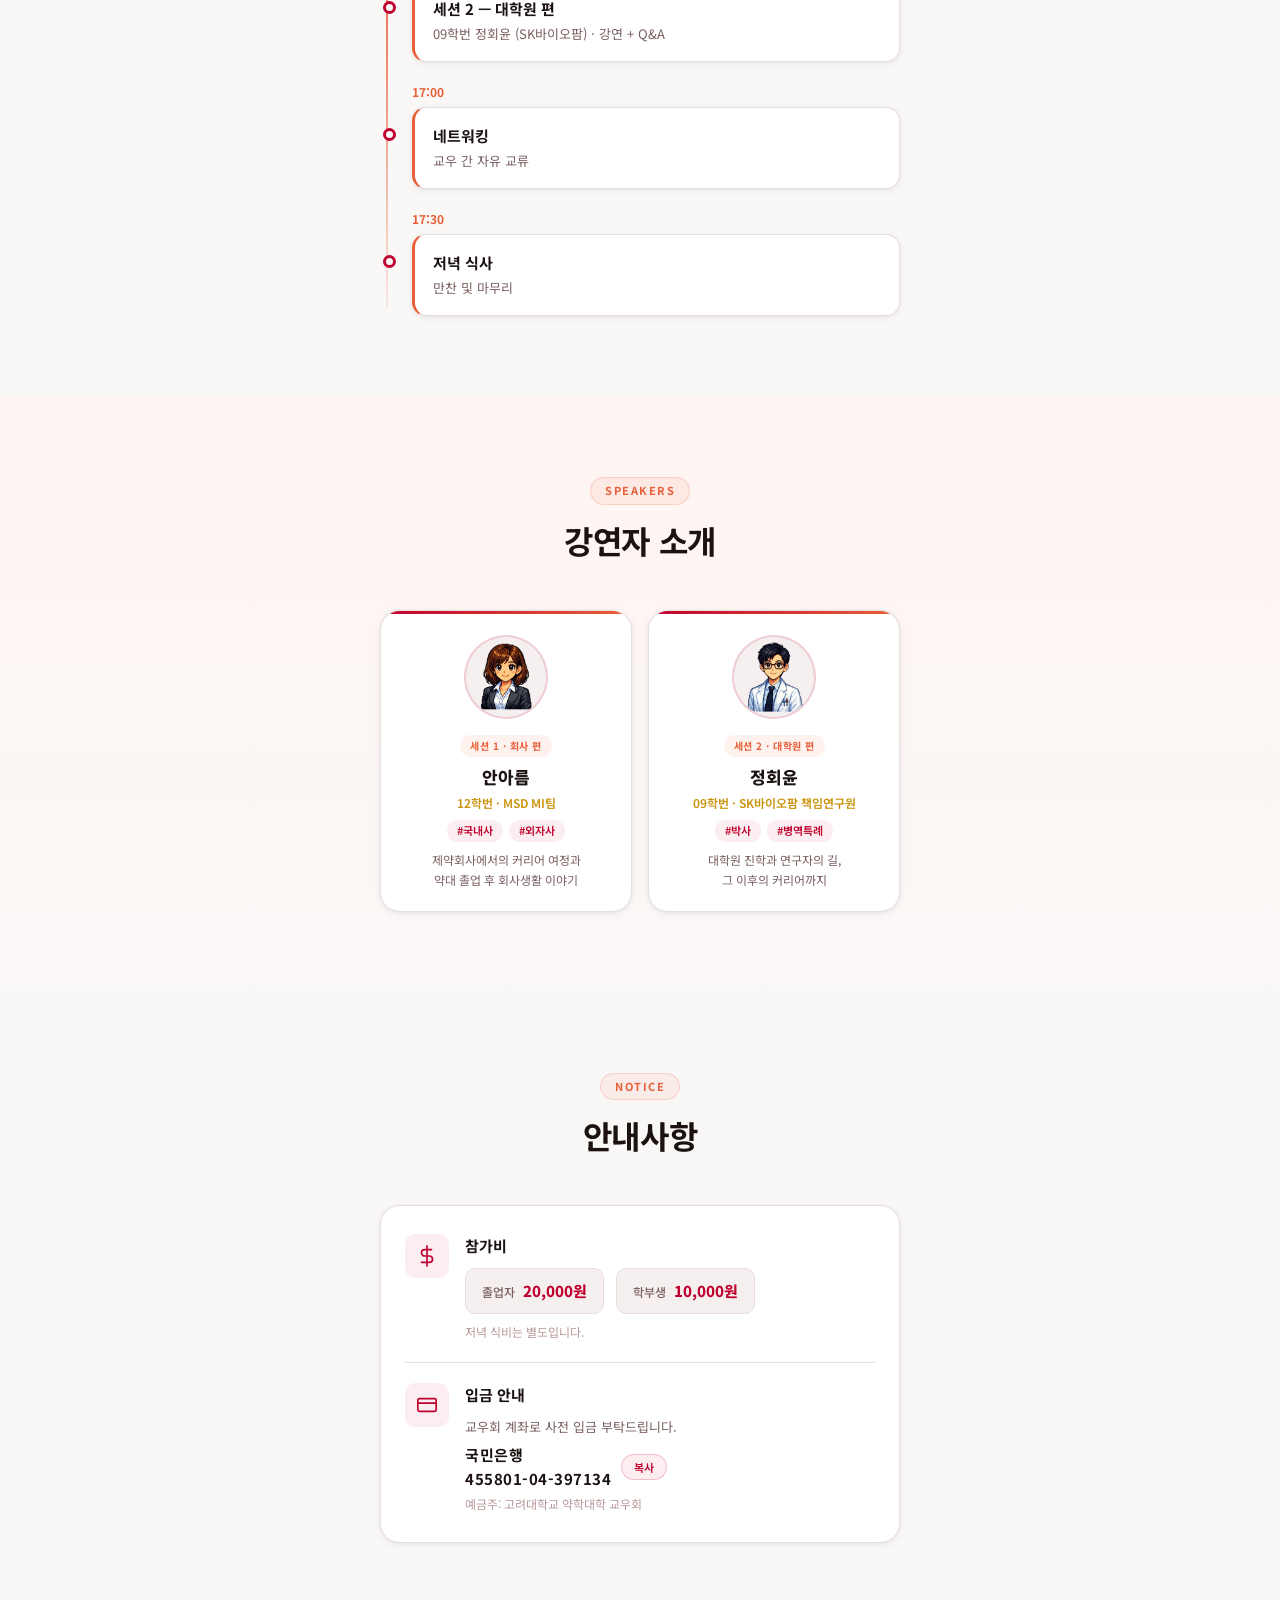
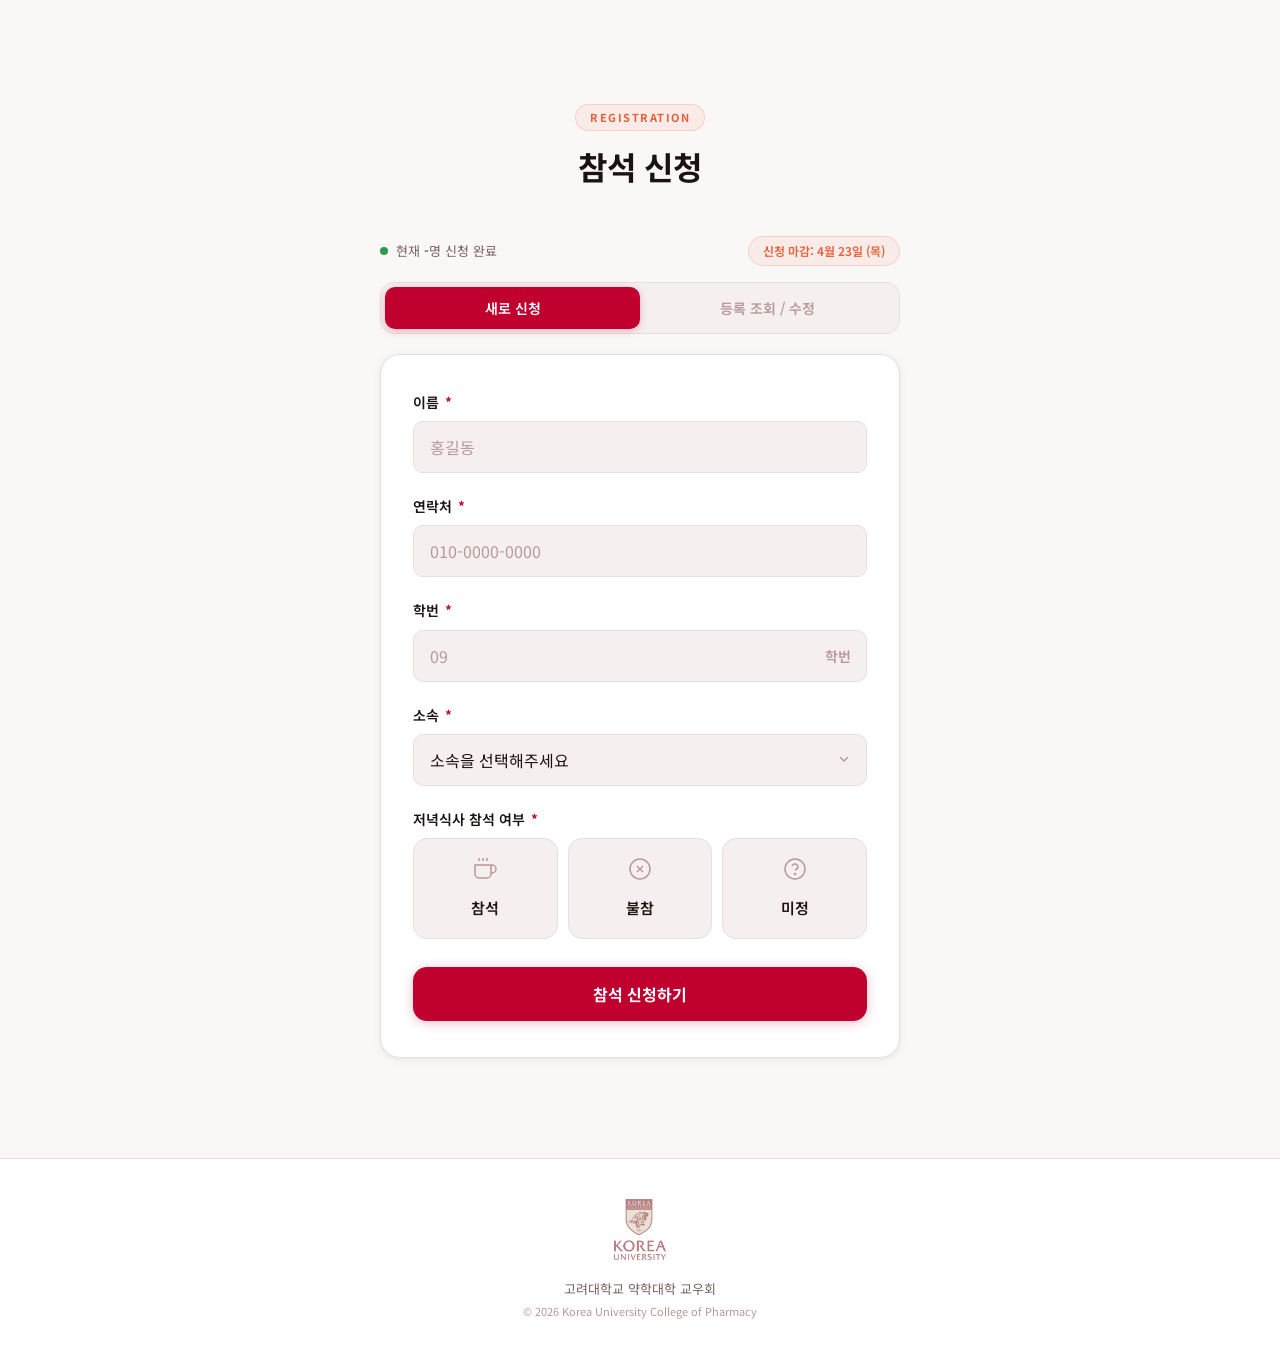
==== commit 73d45beb: "Fix depositor name to 교우회 Co-Authored-By: Claude Sonnet 4.6 <noreply@anthropic.com>" ====
--- a/index.html
+++ b/index.html
@@ -200,7 +200,7 @@
               <p class="notice-bank">국민은행<br>455801-04-397134</p>
               <button class="btn-copy" onclick="navigator.clipboard.writeText('45580104397134').then(()=>{this.textContent='복사됨!';setTimeout(()=>this.textContent='복사',1500)})">복사</button>
             </div>
-            <p class="notice-depositor">예금주: 고려대학교 약학대학 동문회</p>
+            <p class="notice-depositor">예금주: 고려대학교 약학대학 교우회</p>
           </div>
         </div>
       </div>
@@ -347,7 +347,7 @@
           <div class="success-bank">
             <p class="success-bank-title">참가비 입금 안내</p>
             <p class="success-bank-info">국민은행 455801-04-397134</p>
-            <p class="success-bank-sub">예금주: 고려대학교 약학대학 동문회</p>
+            <p class="success-bank-sub">예금주: 고려대학교 약학대학 교우회</p>
             <p class="success-bank-fee">졸업자 20,000원 · 학부생 10,000원</p>
           </div>
           <button class="btn-another" id="btnAnother">새로운 신청하기</button>
--- a/css/style.css
+++ b/css/style.css
@@ -573,7 +573,8 @@
 
 .fee-grid {
   display: flex;
-  gap: 12px;
+  flex-direction: column;
+  gap: 8px;
   margin-bottom: 8px;
 }
 
@@ -1179,6 +1180,11 @@
     font-size: 32px;
   }
 
+  .fee-grid {
+    flex-direction: row;
+    gap: 12px;
+  }
+
   .speakers-grid {
     grid-template-columns: 1fr 1fr;
     gap: 16px;
@@ -1267,11 +1273,6 @@
 
   .cd-num {
     font-size: 20px;
-  }
-
-  .fee-grid {
-    flex-direction: column;
-    gap: 8px;
   }
 
   .radio-group {
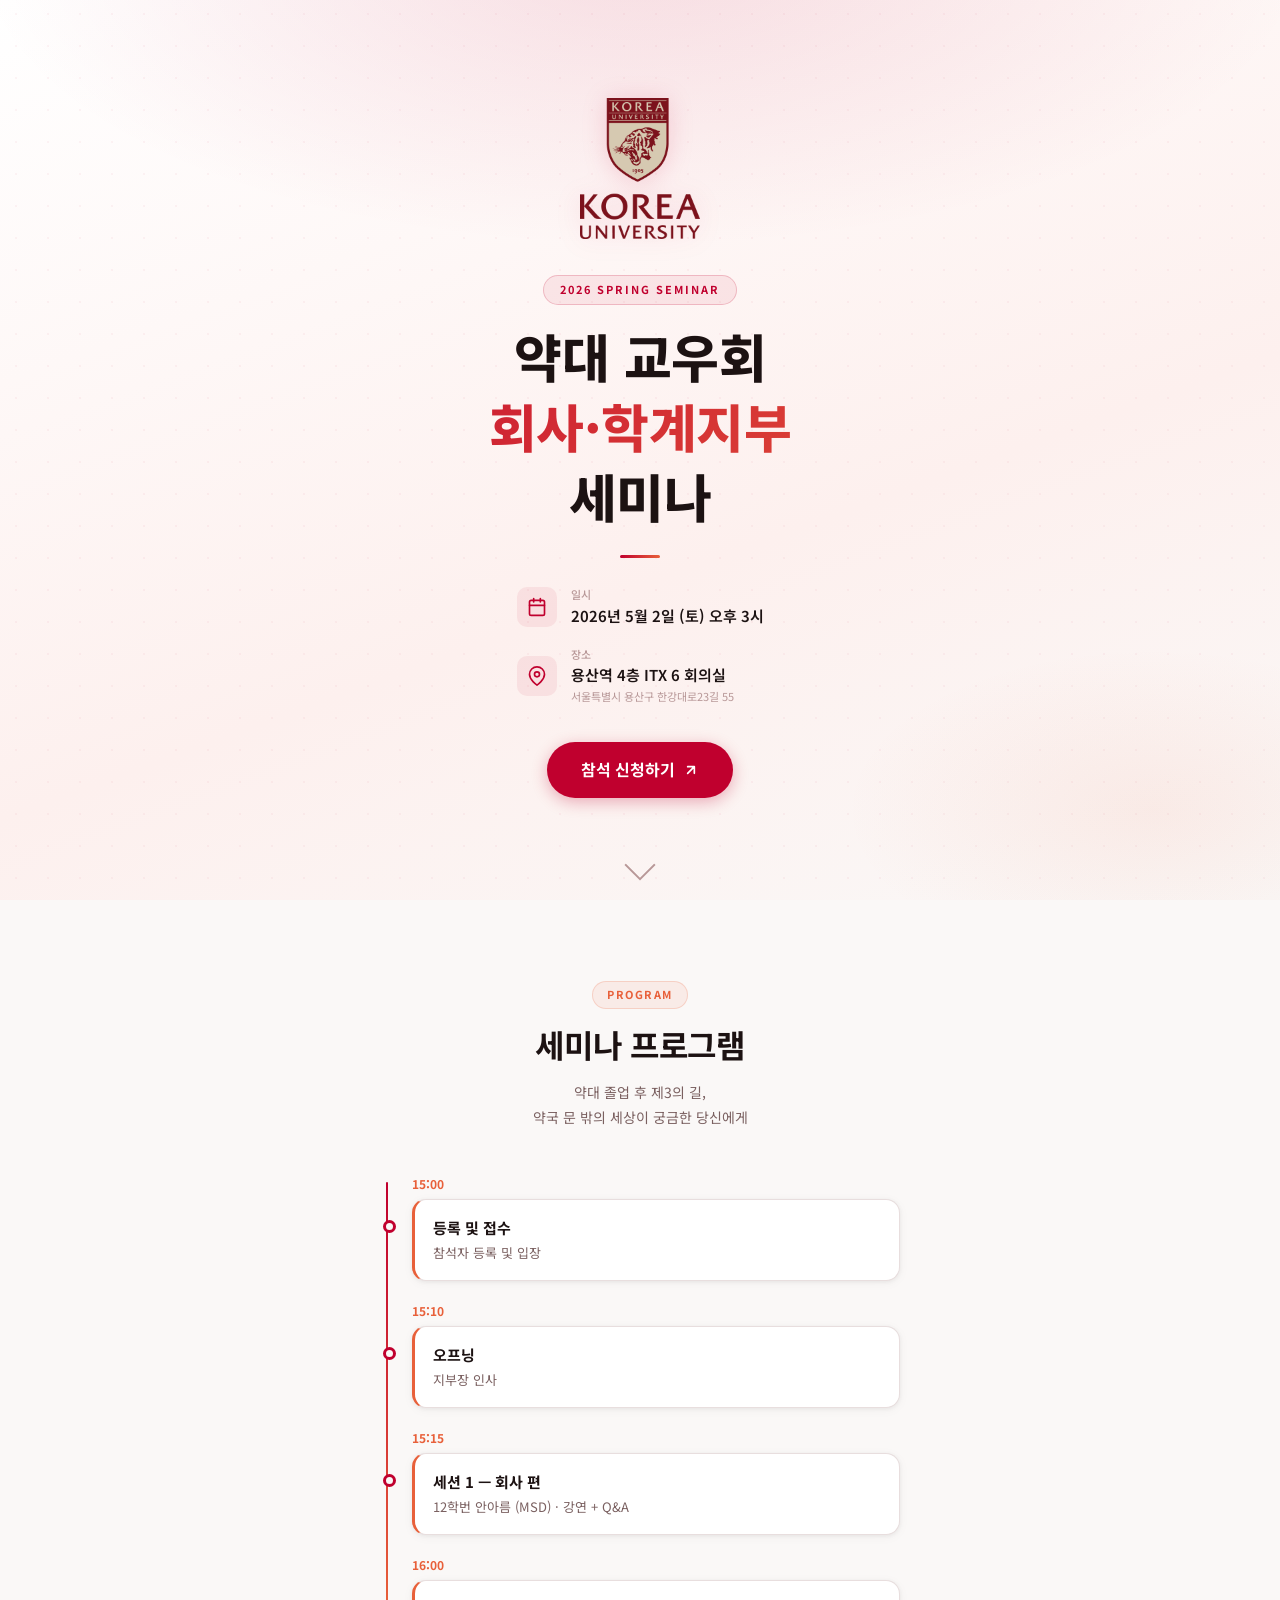
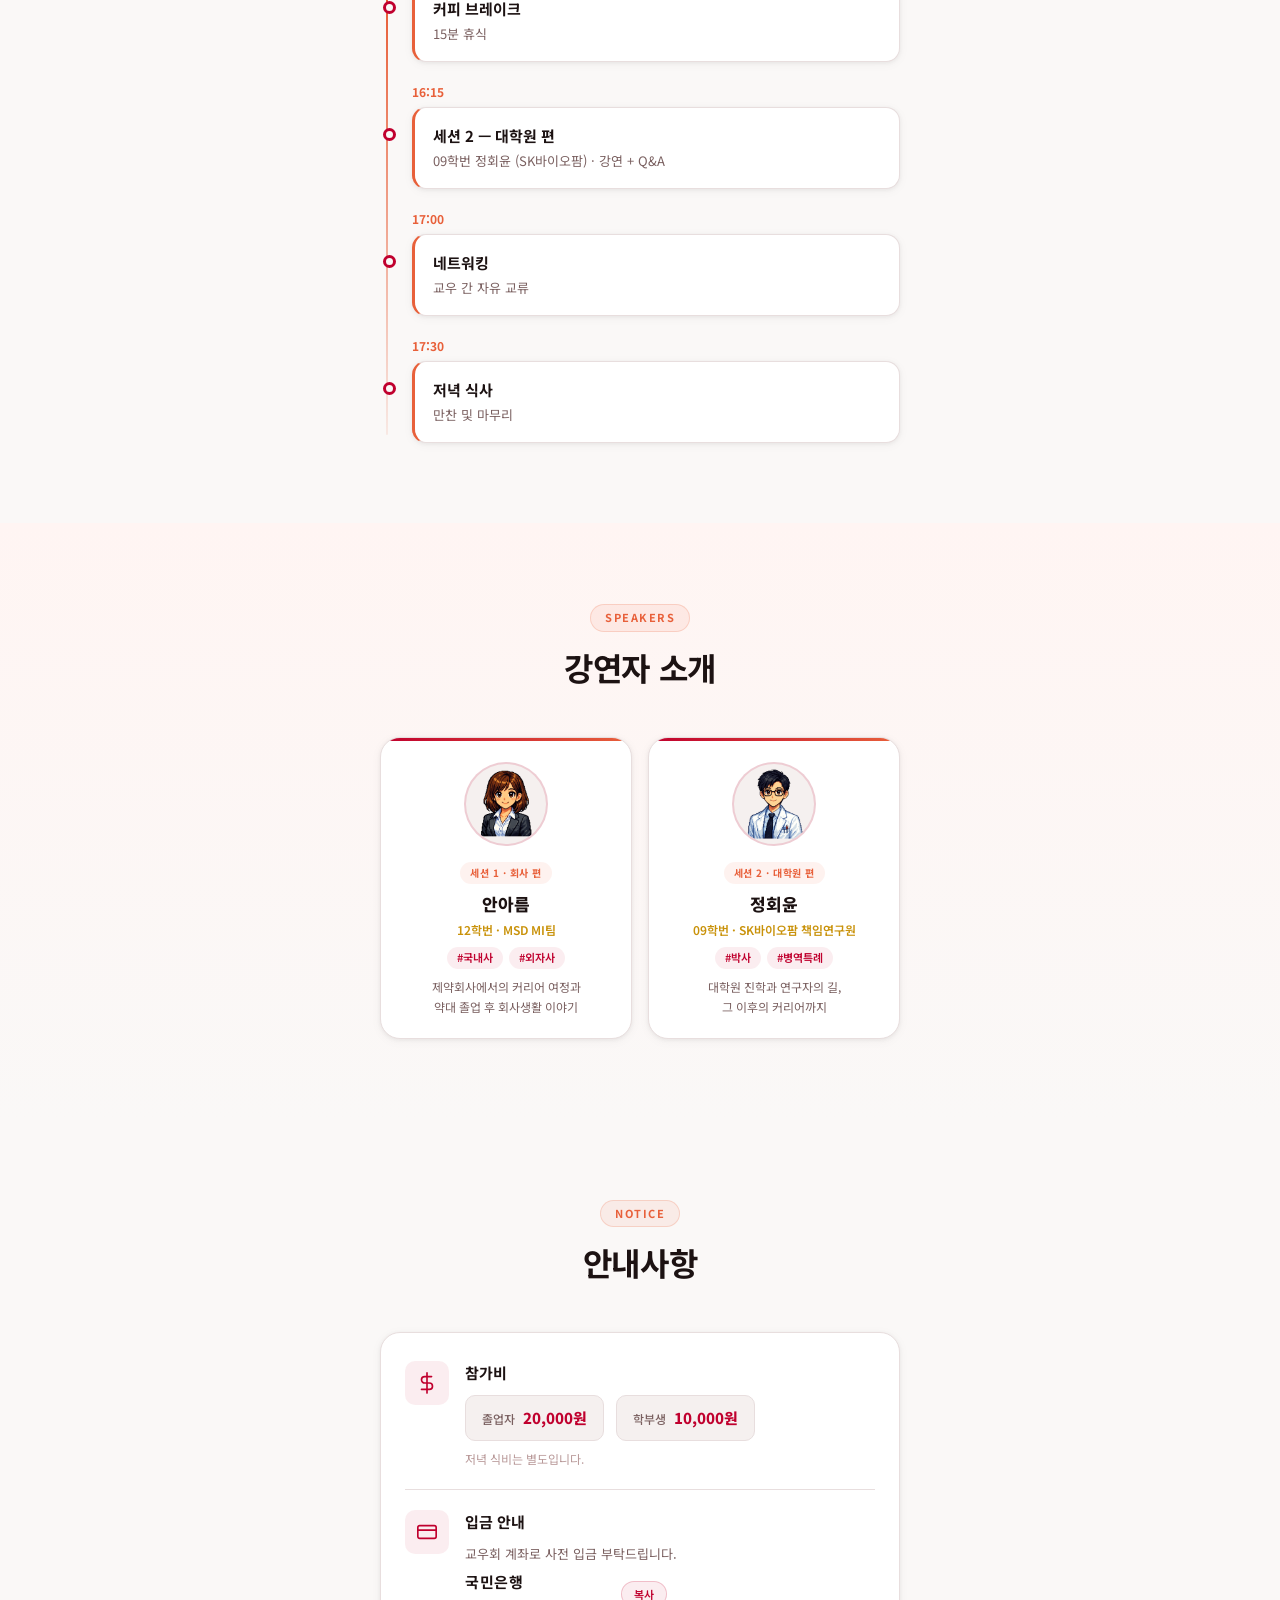
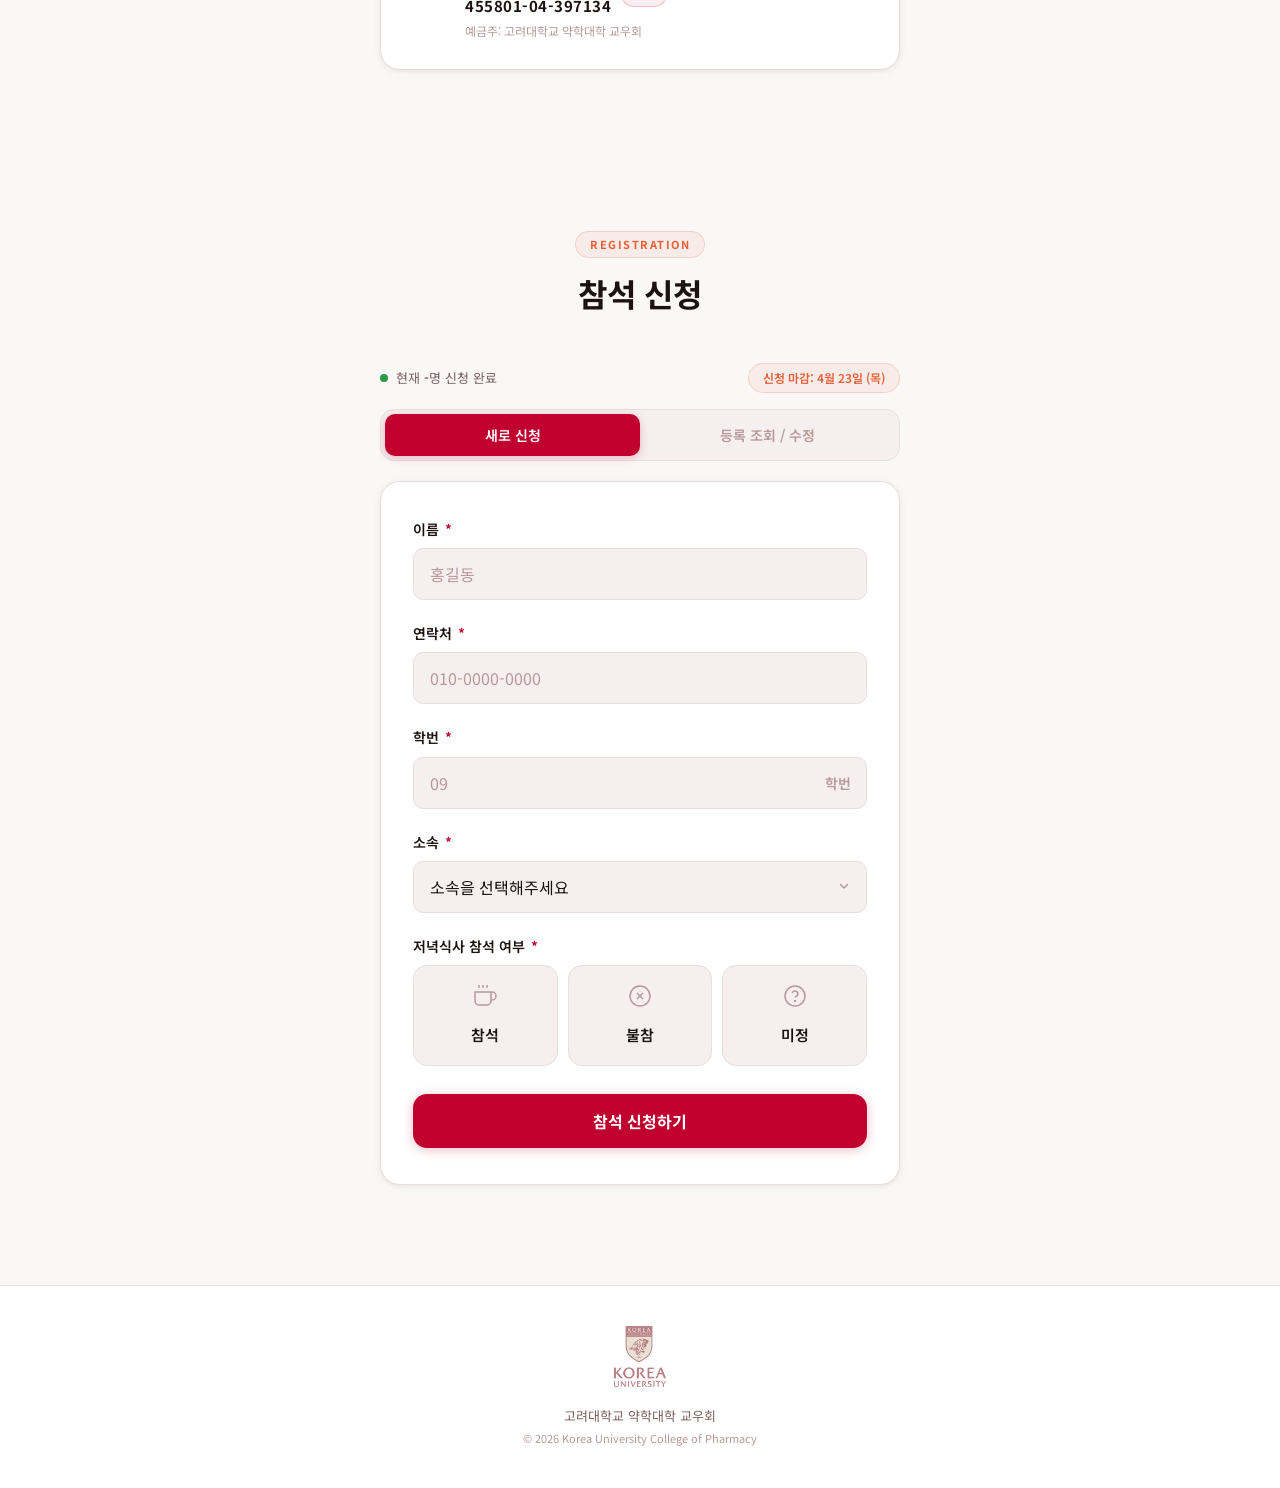
==== commit 8e2f6509: "Add opening session at 15:10 Co-Authored-By: Claude Sonnet 4.6 <noreply@anthropic.com>" ====
--- a/index.html
+++ b/index.html
@@ -4,8 +4,8 @@
   <meta charset="UTF-8">
   <meta name="viewport" content="width=device-width, initial-scale=1.0">
   <link rel="icon" type="image/png" href="img/emblem.png">
-  <title>2026 고대약대 교우회 회사·학계지부 세미나</title>
-  <meta property="og:title" content="2026 고대약대 교우회 회사·학계지부 세미나">
+  <title>2026 고대약대 교우회 회사·학계지부 세미나 안내</title>
+  <meta property="og:title" content="2026 고대약대 교우회 회사·학계지부 세미나 안내">
   <meta property="og:description" content="2026년 5월 2일 (토) 오후 3시 | 용산역 4층 ITX 6 회의실">
   <meta property="og:image" content="https://ku-alumni-seminar.pages.dev/img/og.png">
   <meta property="og:url" content="https://ku-alumni-seminar.pages.dev/">
@@ -86,6 +86,14 @@
           </div>
         </div>
         <div class="timeline-item" data-aos>
+          <div class="timeline-time">15:10</div>
+          <div class="timeline-card">
+            <div class="timeline-dot"></div>
+            <h3>오프닝</h3>
+            <p>지부장 인사</p>
+          </div>
+        </div>
+        <div class="timeline-item" data-aos>
           <div class="timeline-time">15:15</div>
           <div class="timeline-card">
             <div class="timeline-dot"></div>
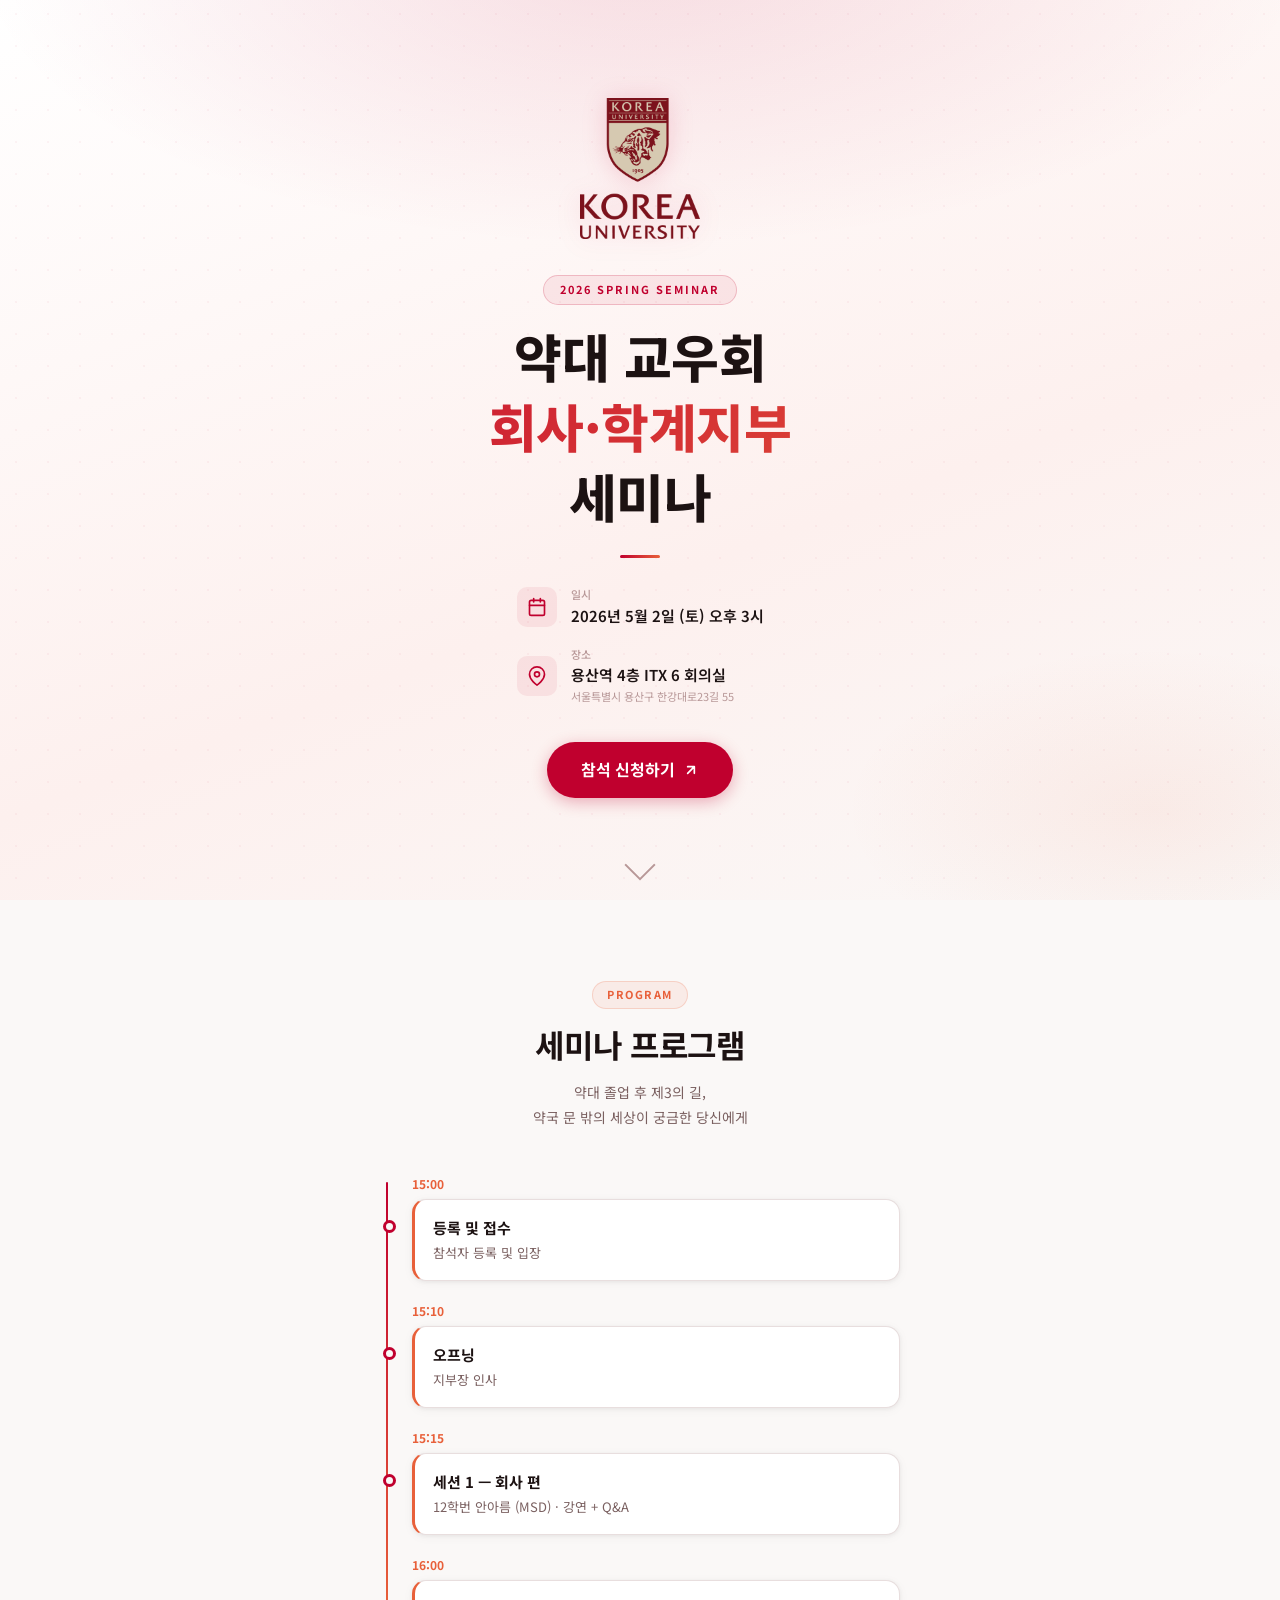
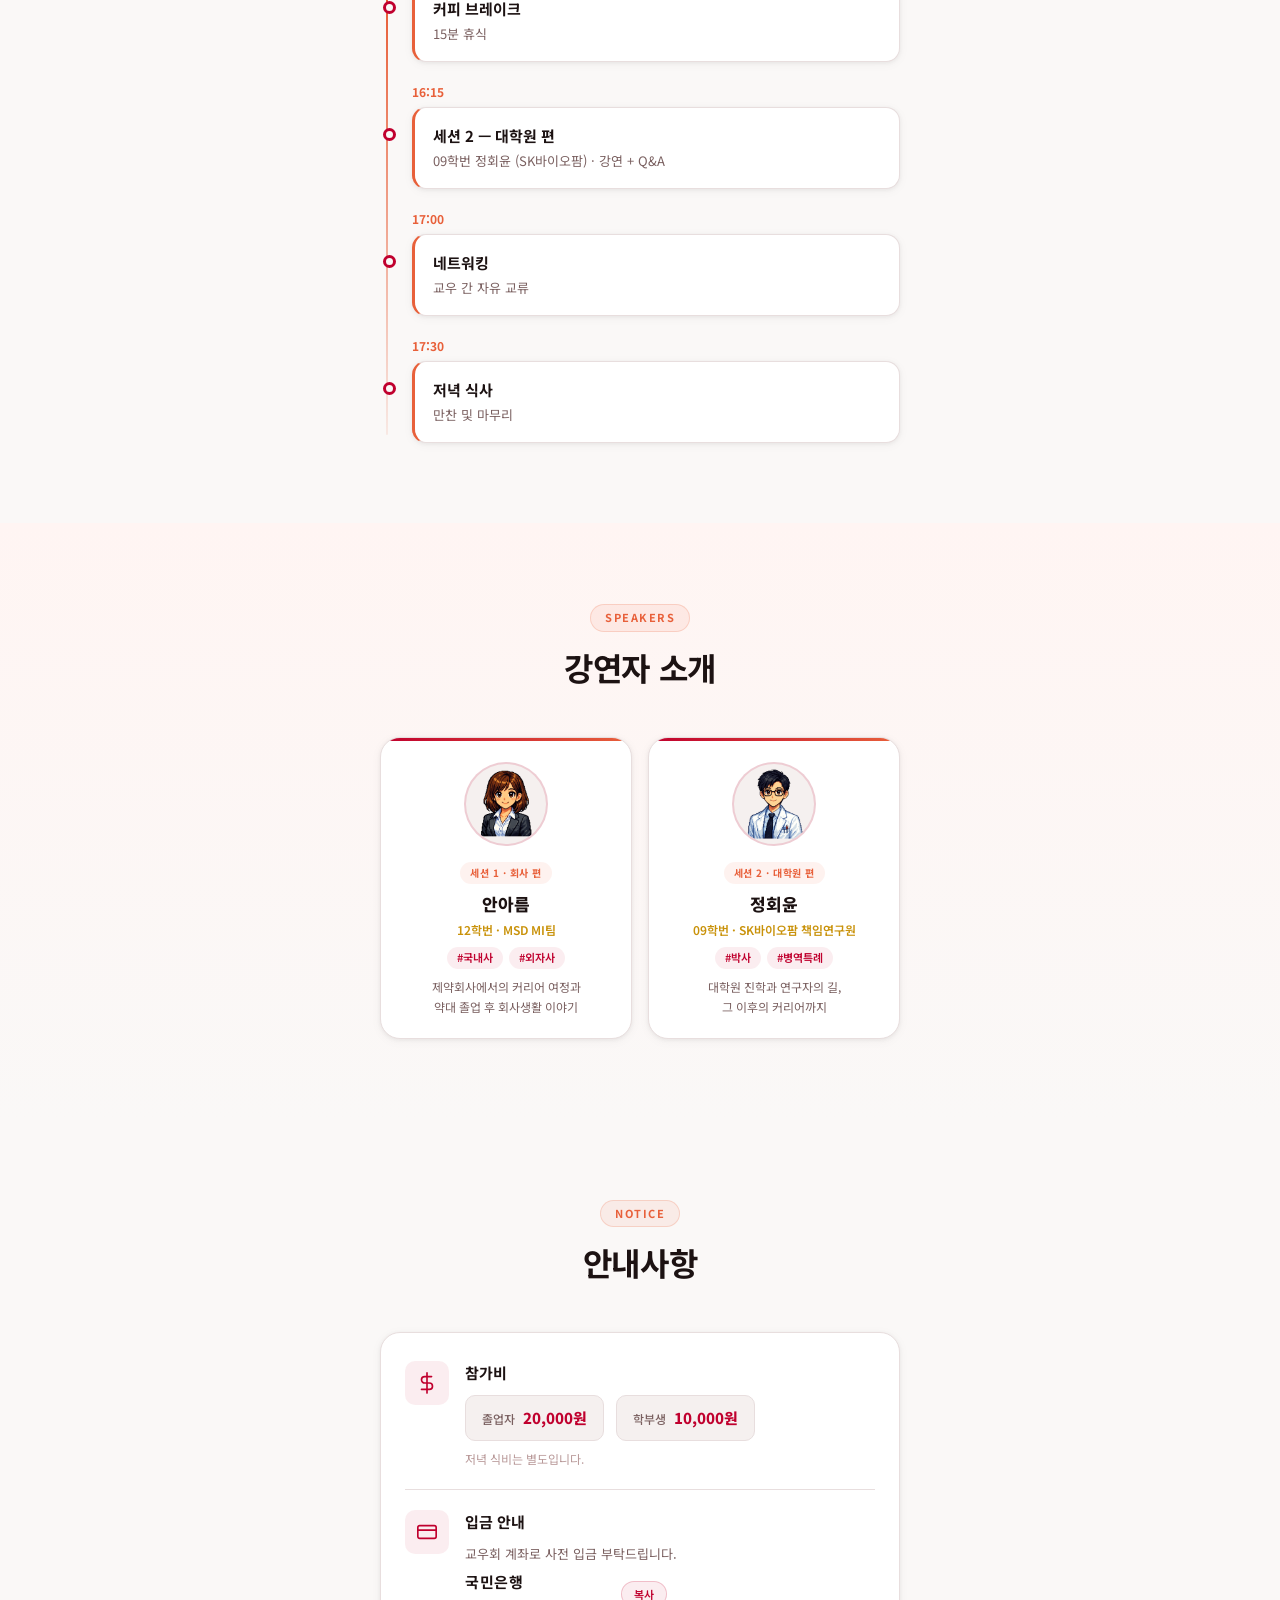
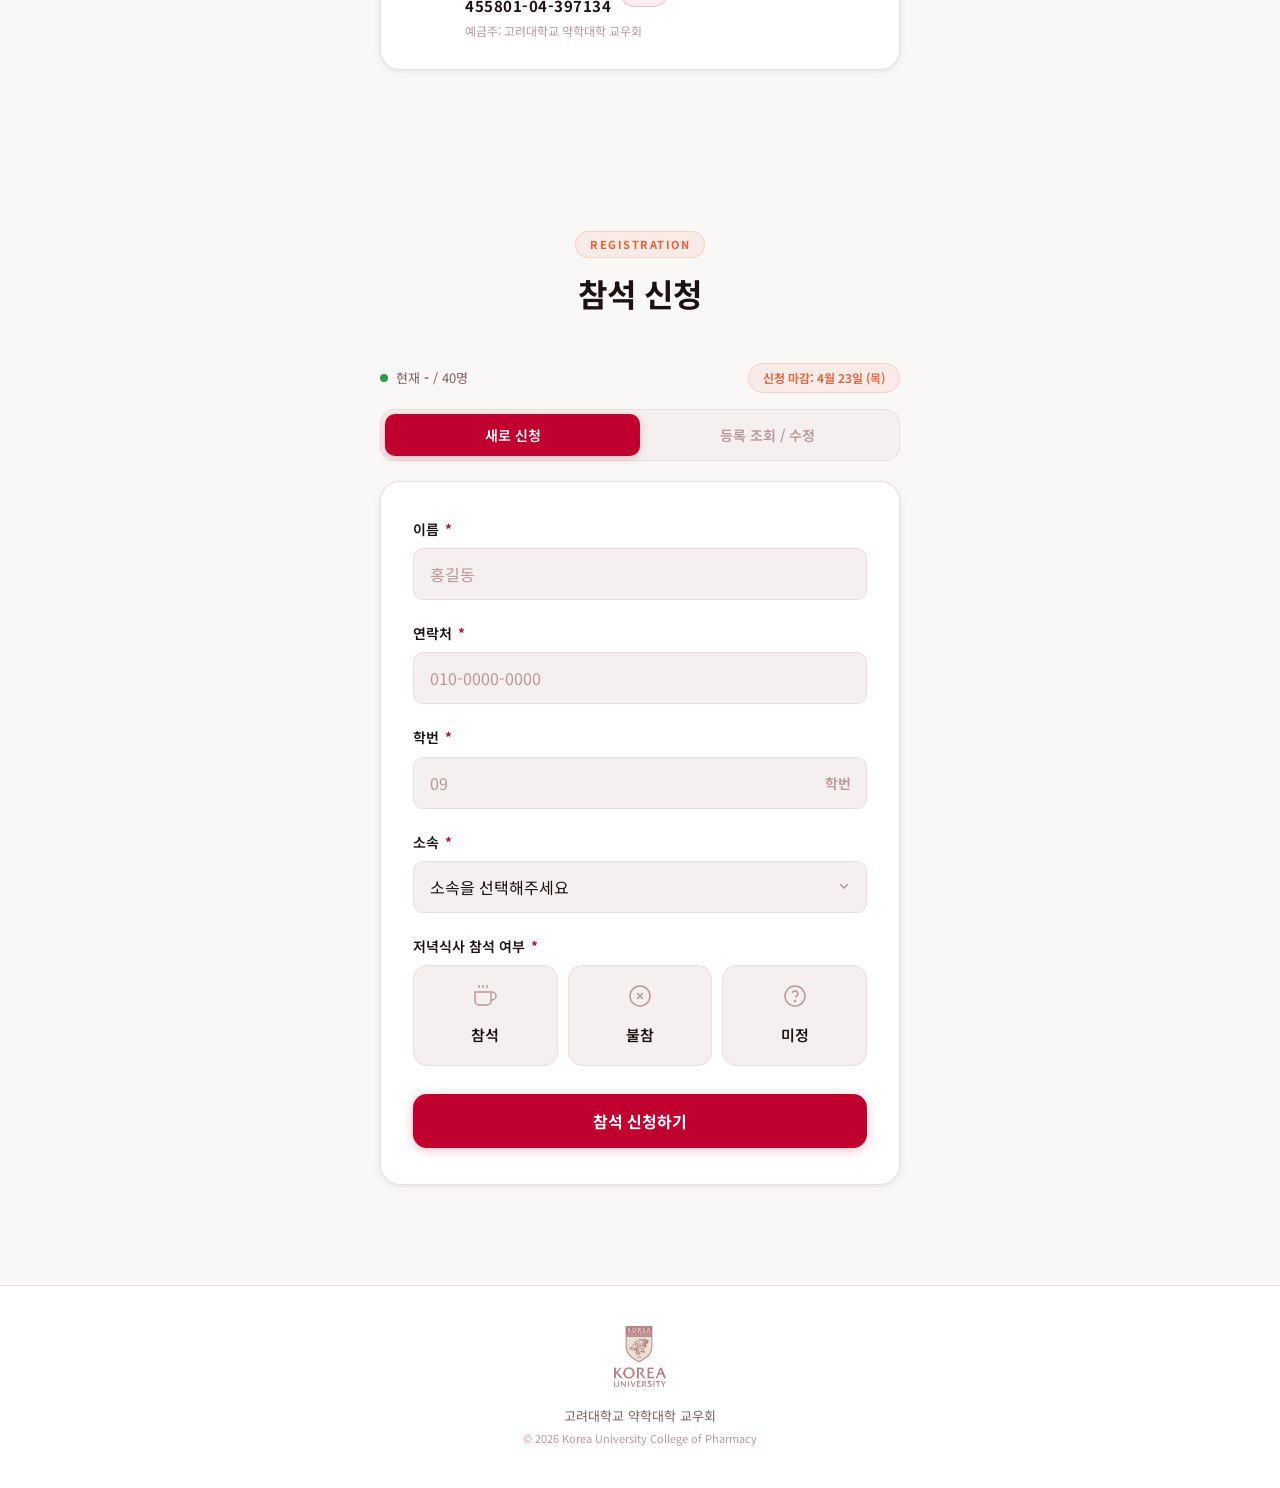
==== commit ac99740a: "참석 정원 40명 표시 추가 Co-Authored-By: Claude Opus 4.6 <noreply@anthropic.com>" ====
--- a/index.html
+++ b/index.html
@@ -226,7 +226,7 @@
       <div class="reg-meta">
         <div class="attendee-counter" id="attendeeCounter">
           <div class="counter-dot"></div>
-          <span>현재 <strong id="attendeeCount">-</strong>명 신청 완료</span>
+          <span>현재 <strong id="attendeeCount">-</strong> / 40명</span>
         </div>
         <div class="deadline-notice">신청 마감: 4월 23일 (목)</div>
       </div>
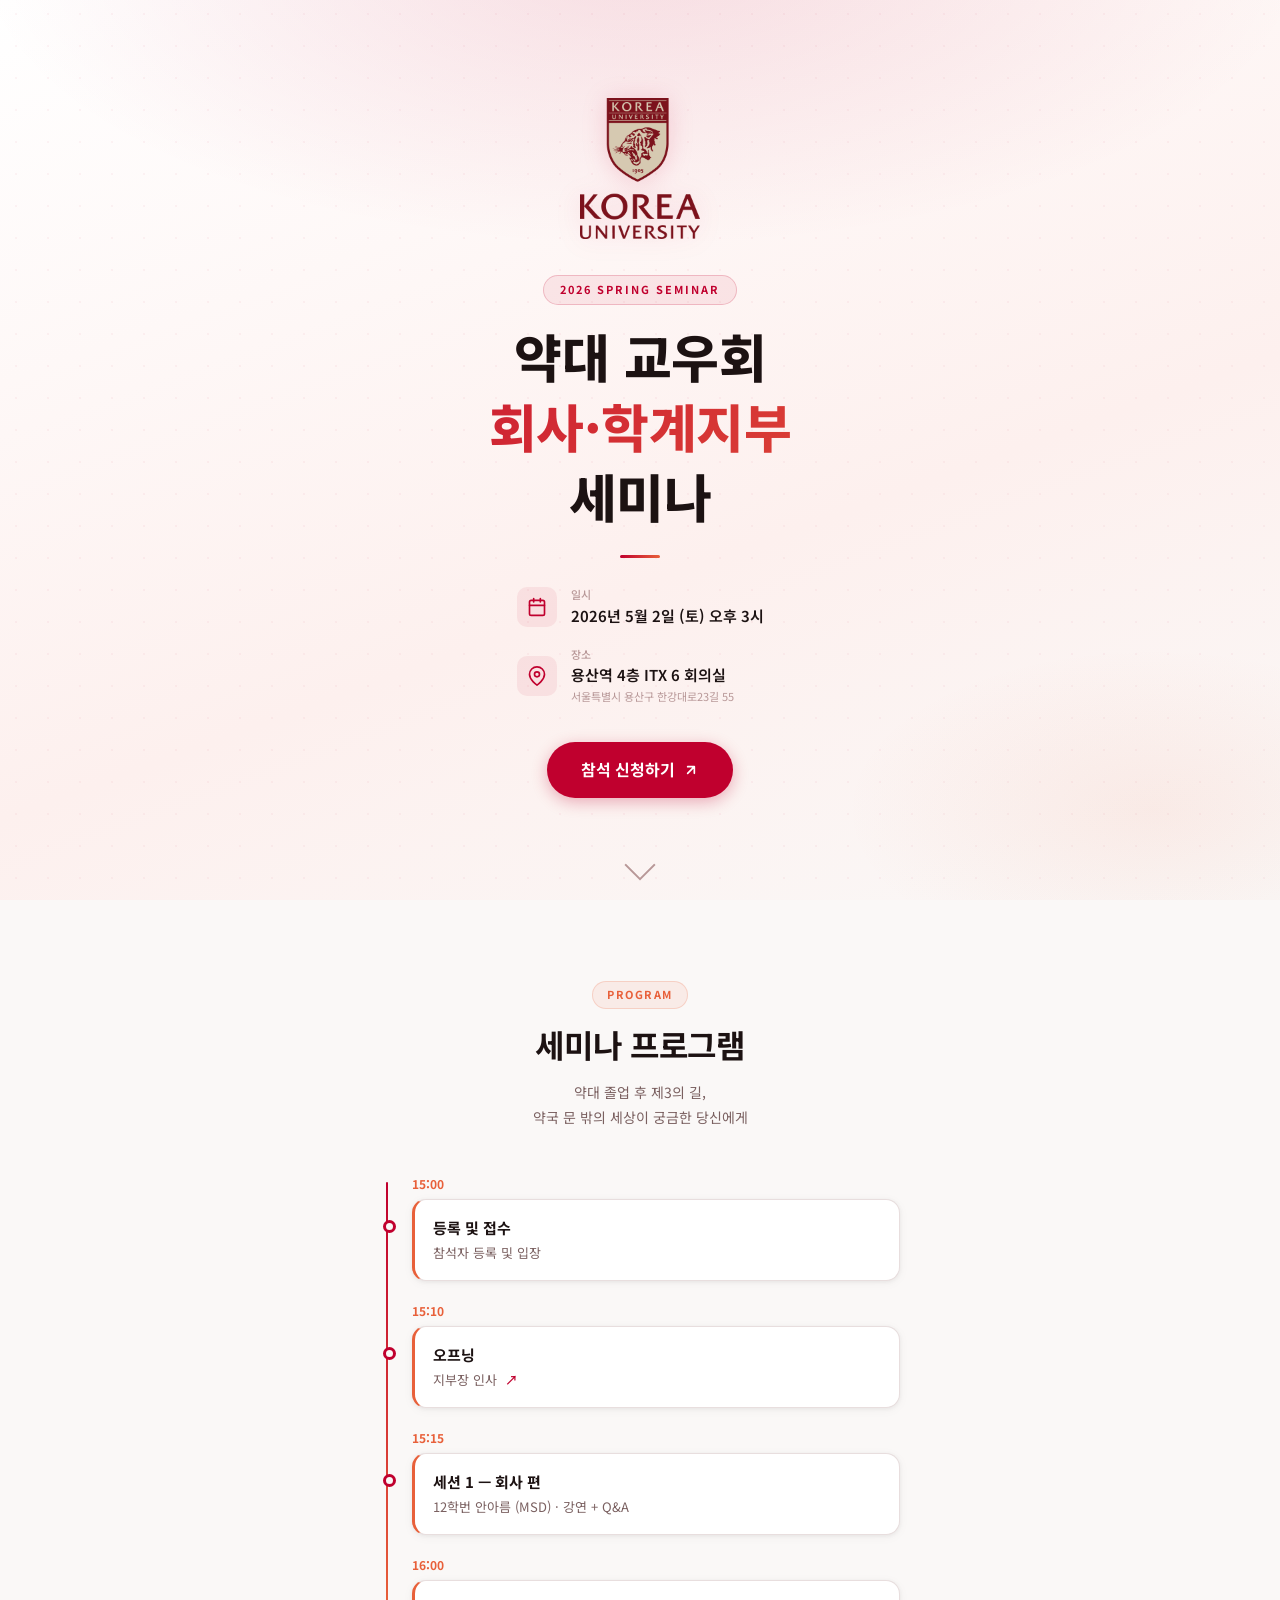
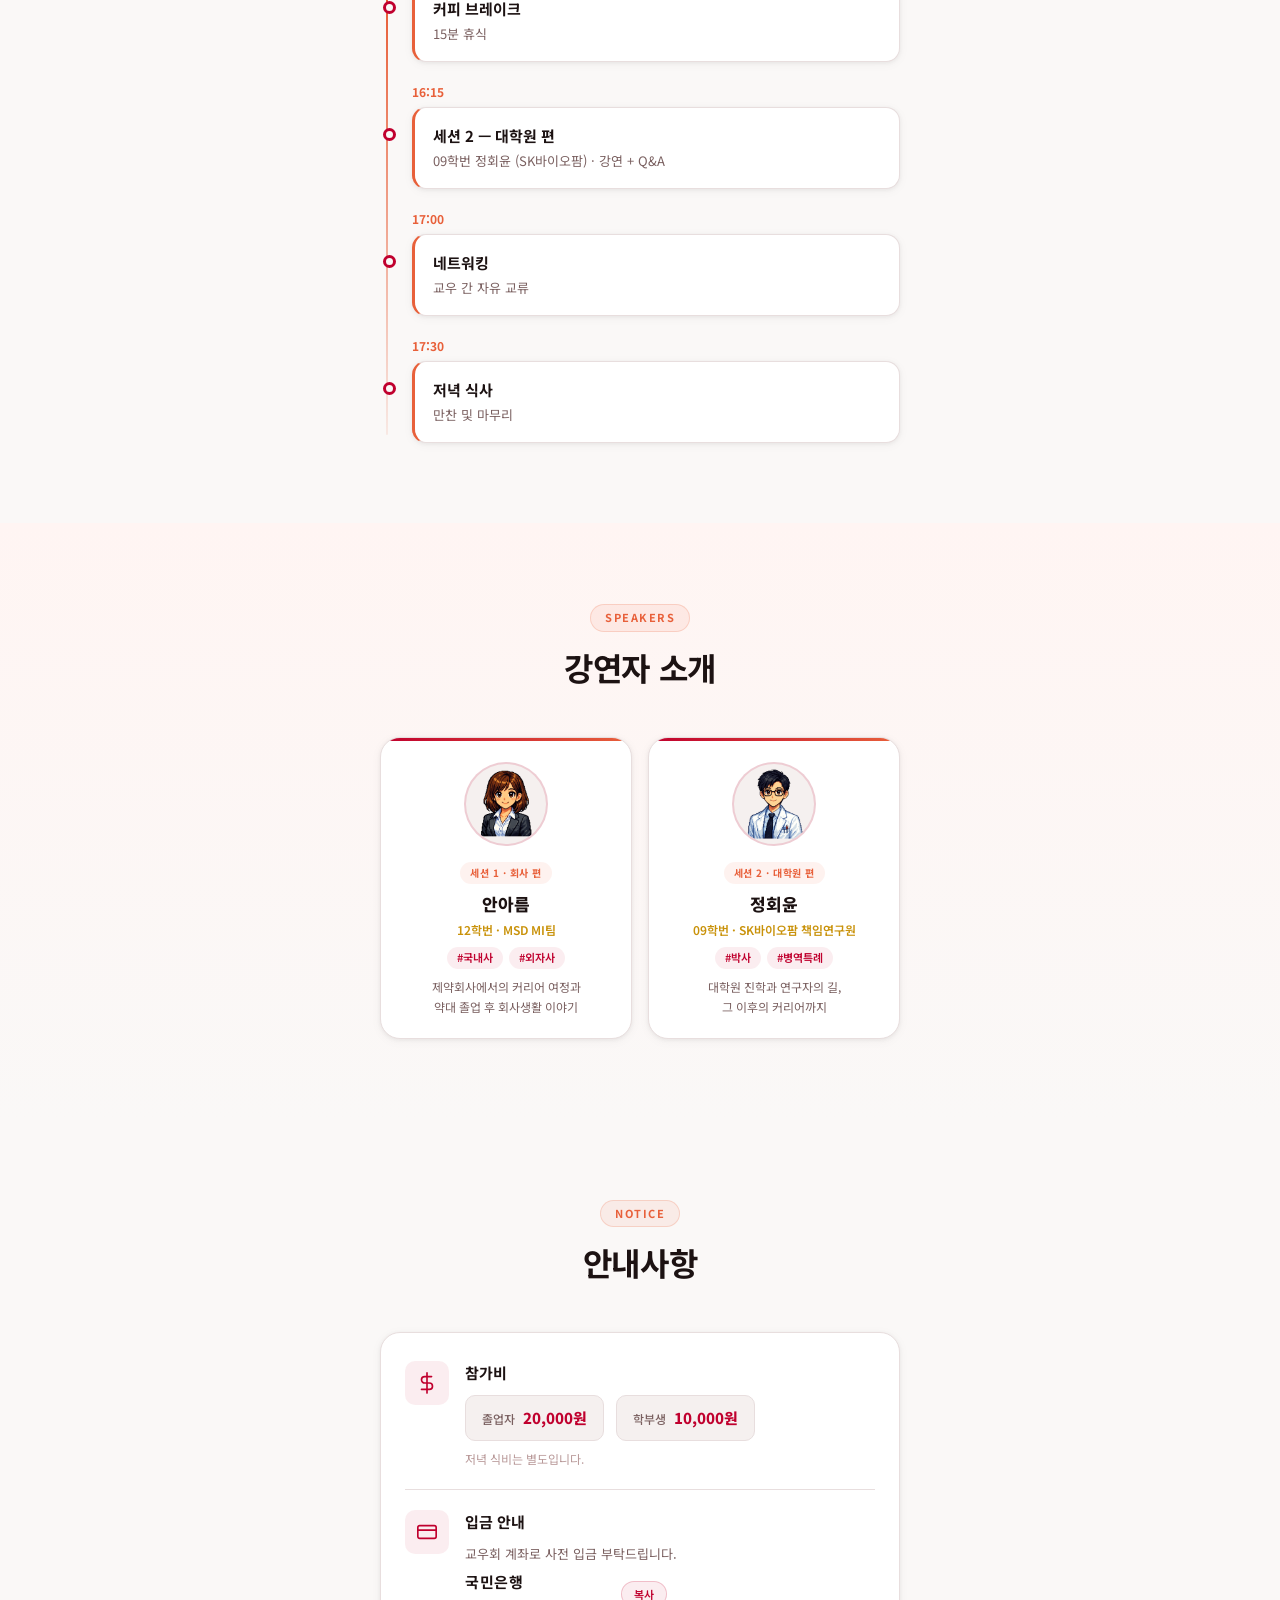
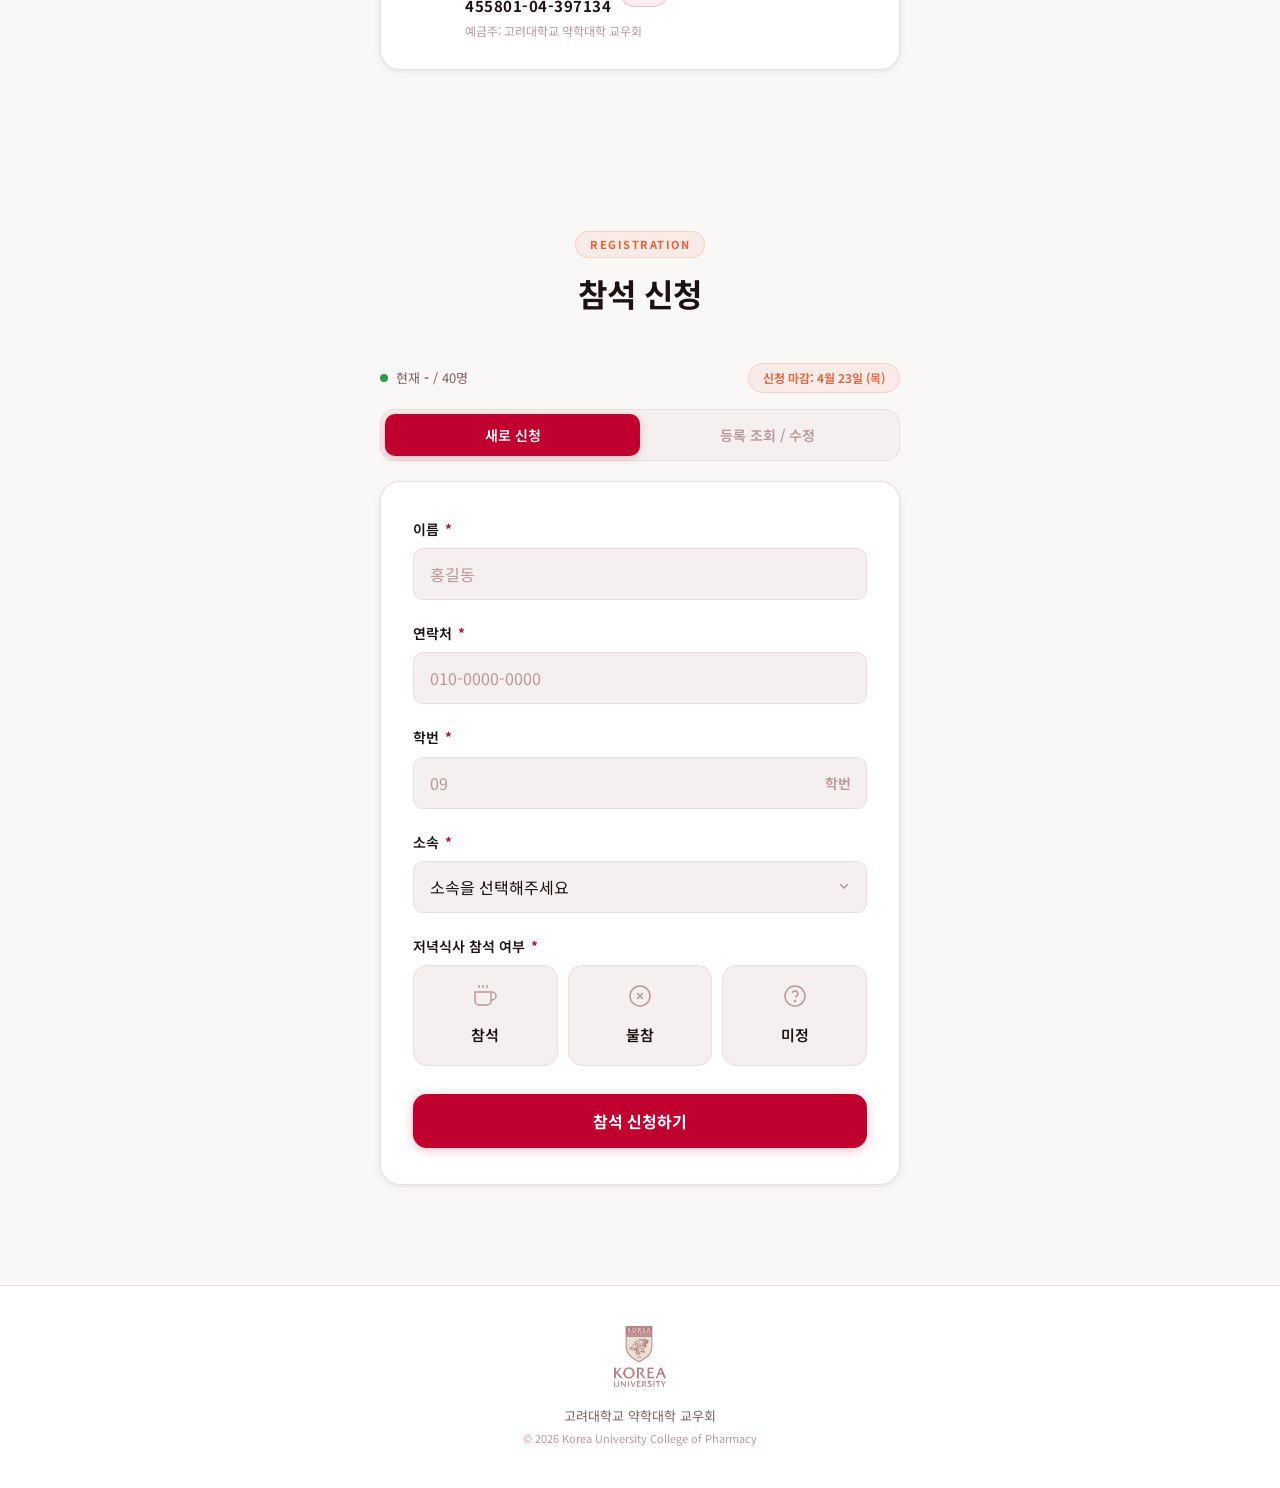
==== commit e7f6e975: "Add opening slide deck (/opening.html) with link from program timeline 7-slide matte editorial deck " ====
--- a/index.html
+++ b/index.html
@@ -87,11 +87,11 @@
         </div>
         <div class="timeline-item" data-aos>
           <div class="timeline-time">15:10</div>
-          <div class="timeline-card">
+          <a class="timeline-card timeline-link" href="opening.html" target="_blank" rel="noopener">
             <div class="timeline-dot"></div>
             <h3>오프닝</h3>
-            <p>지부장 인사</p>
-          </div>
+            <p>지부장 인사 <span class="timeline-arrow">↗</span></p>
+          </a>
         </div>
         <div class="timeline-item" data-aos>
           <div class="timeline-time">15:15</div>
--- a/css/style.css
+++ b/css/style.css
@@ -426,6 +426,28 @@
   color: var(--text-secondary);
 }
 
+.timeline-link {
+  display: block;
+  text-decoration: none;
+  color: inherit;
+  cursor: pointer;
+}
+.timeline-link:hover {
+  border-left-color: var(--crimson);
+  box-shadow: var(--shadow-md);
+  transform: translateY(-1px);
+}
+.timeline-link .timeline-arrow {
+  display: inline-block;
+  margin-left: 4px;
+  color: var(--crimson);
+  font-weight: 600;
+  transition: transform 0.2s ease;
+}
+.timeline-link:hover .timeline-arrow {
+  transform: translate(2px, -2px);
+}
+
 /* ============================================
    SPEAKERS SECTION
    ============================================ */
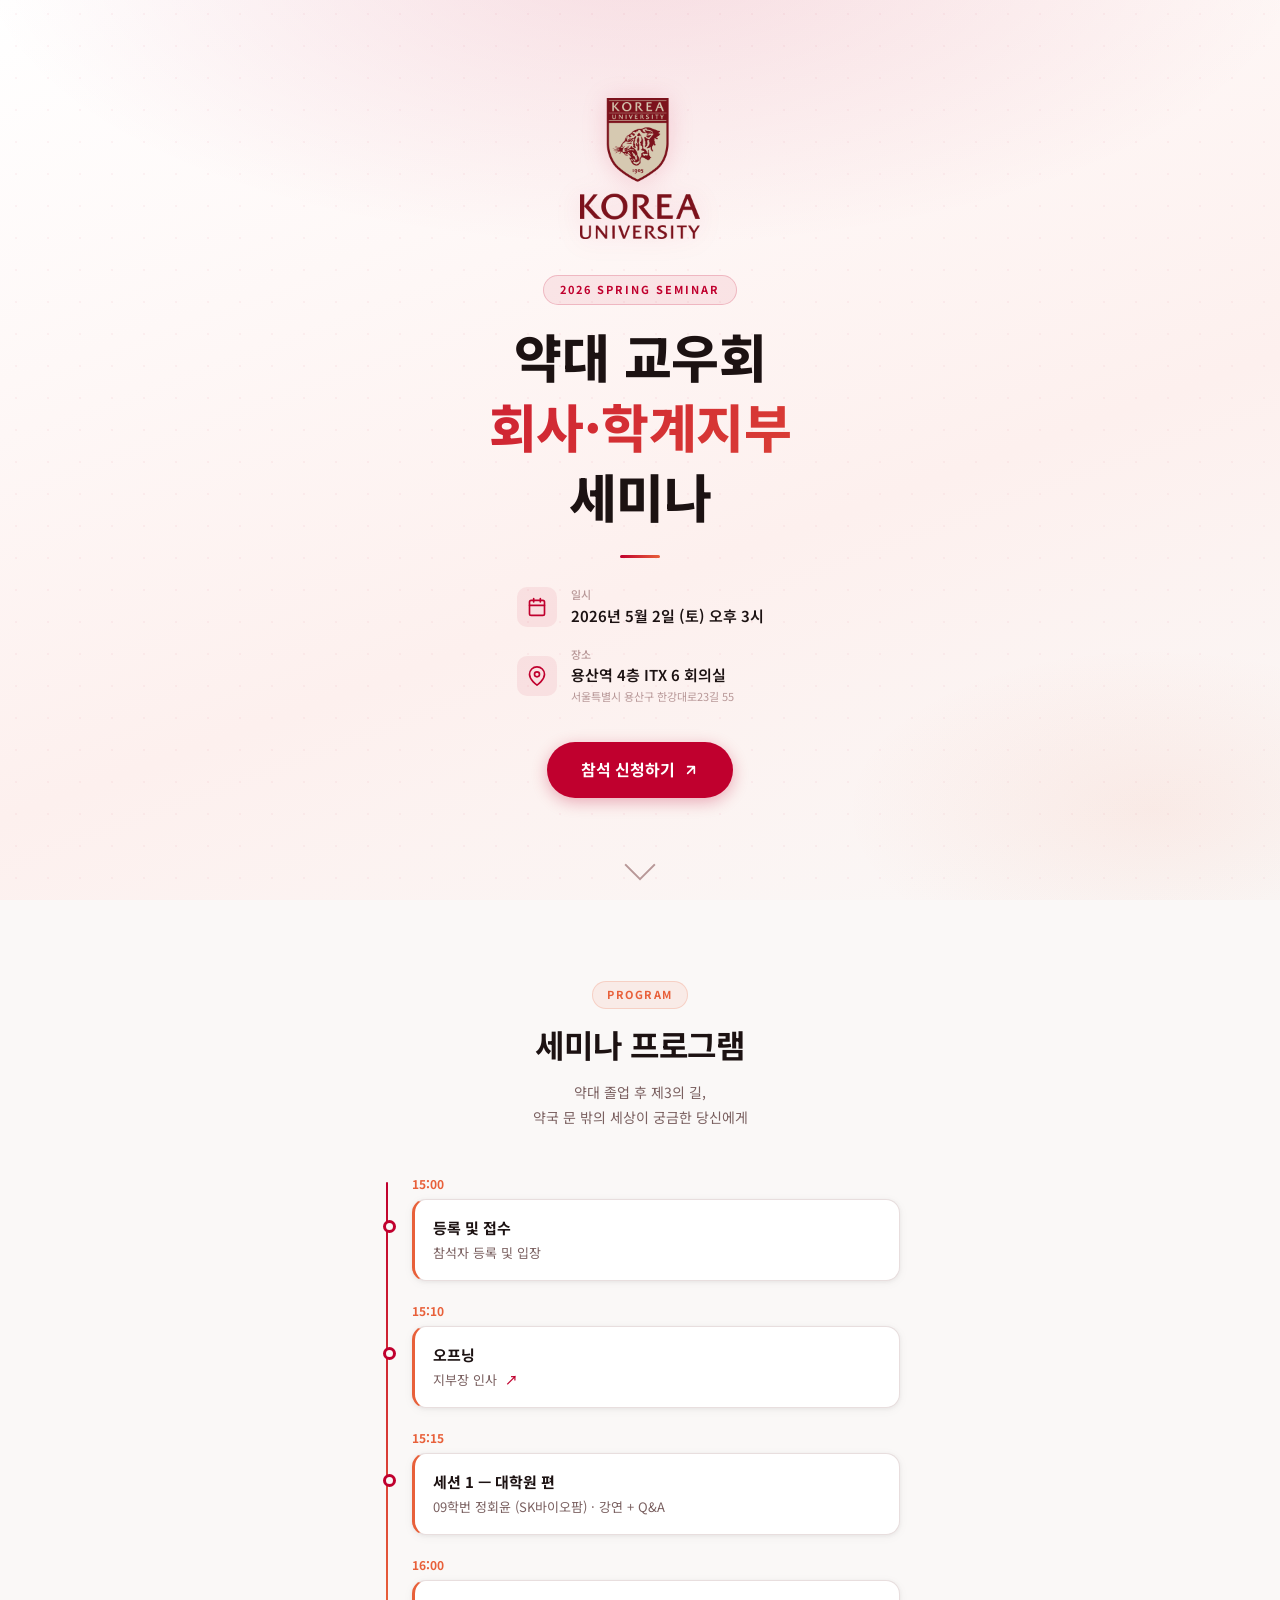
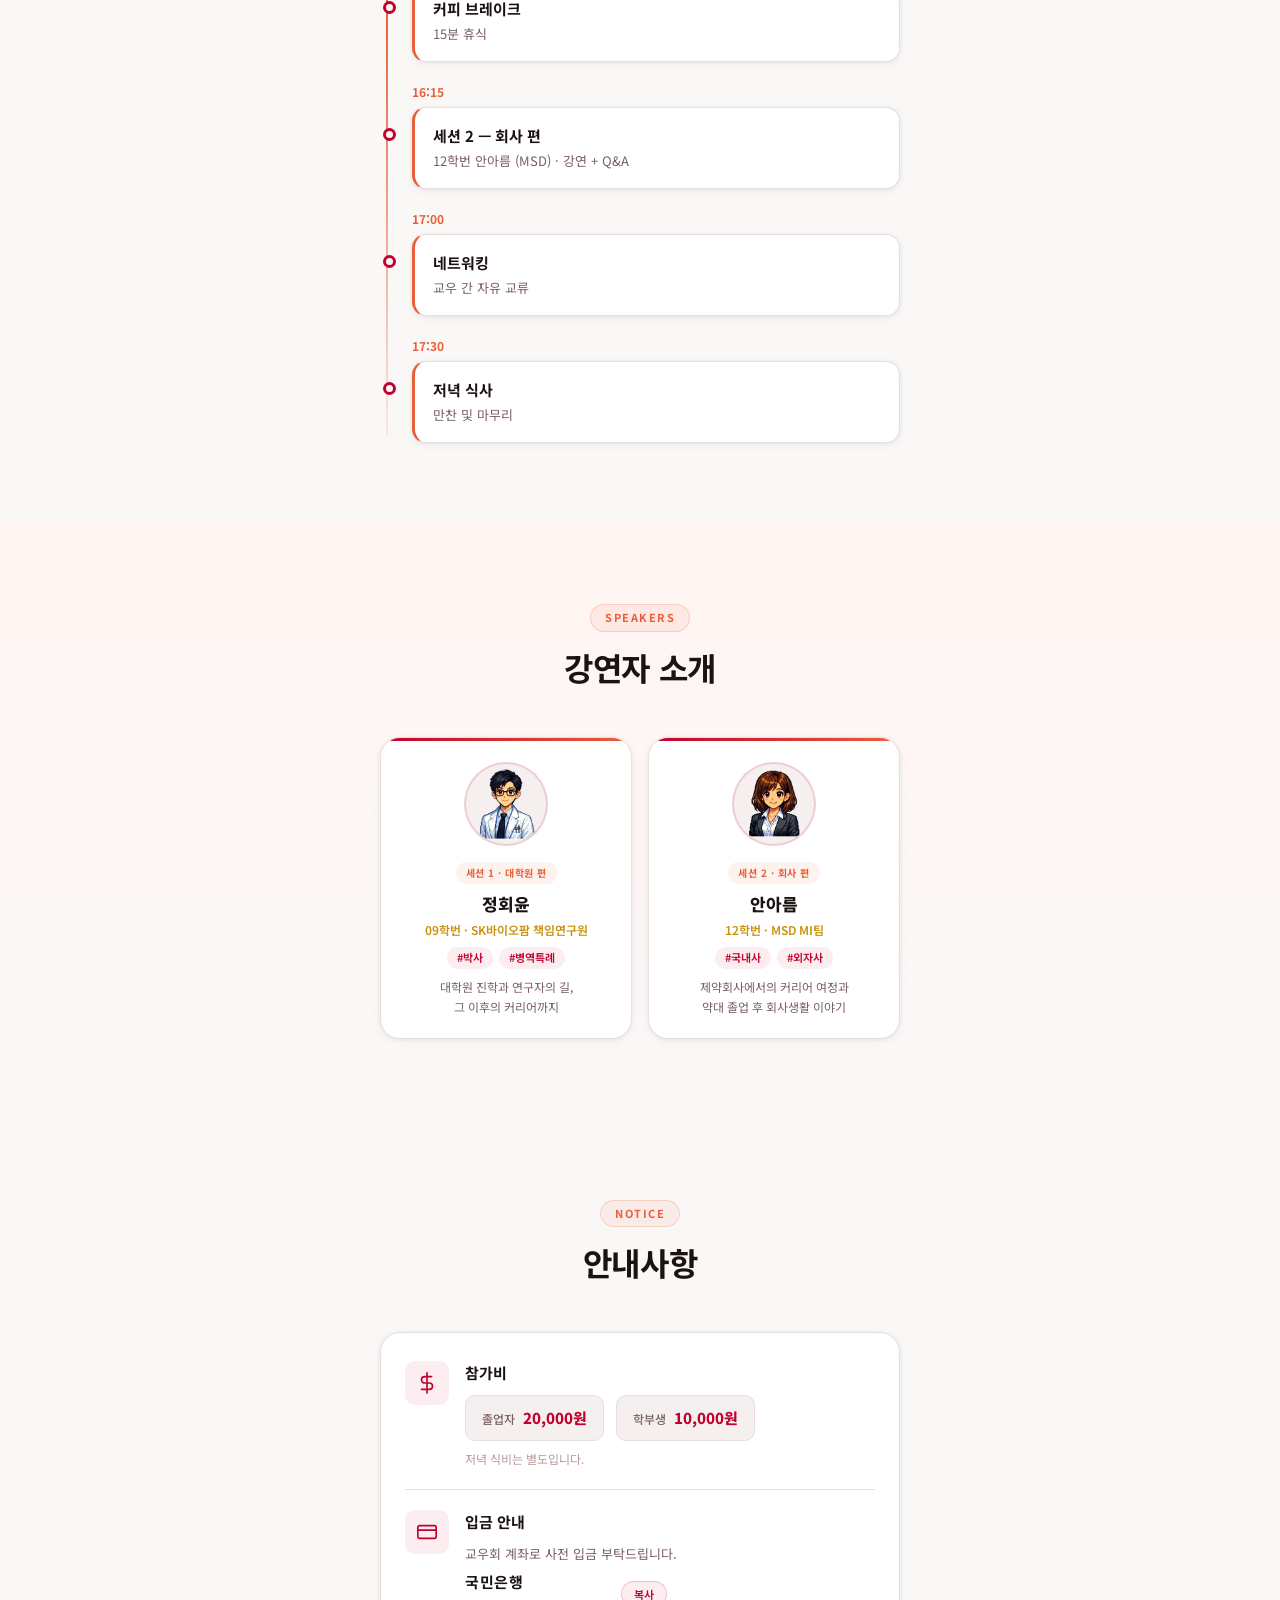
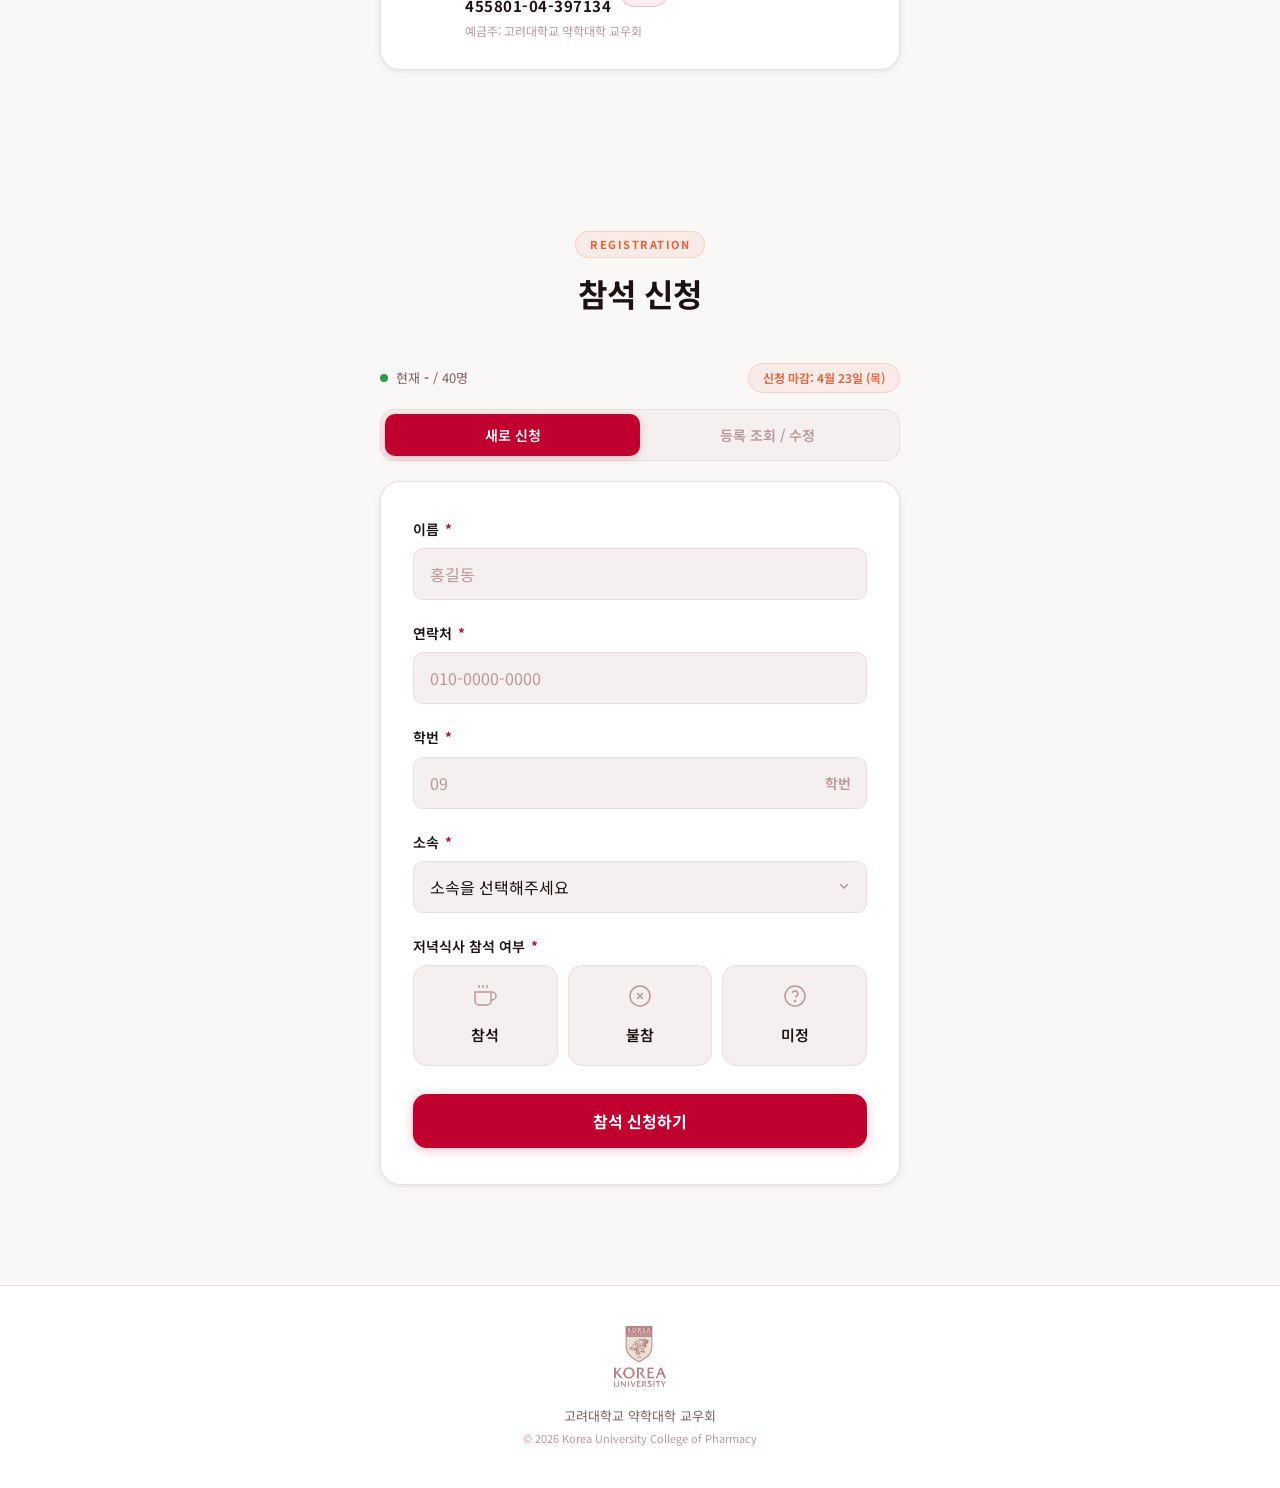
==== commit 5722ecd1: "Swap speaker order to match actual seminar program 정회윤 (대학원 편) is Session 1, 안아름 (회사 편) is Session 2" ====
--- a/index.html
+++ b/index.html
@@ -97,8 +97,8 @@
           <div class="timeline-time">15:15</div>
           <div class="timeline-card">
             <div class="timeline-dot"></div>
-            <h3>세션 1 — 회사 편</h3>
-            <p>12학번 안아름 (MSD) · 강연 + Q&A</p>
+            <h3>세션 1 — 대학원 편</h3>
+            <p>09학번 정회윤 (SK바이오팜) · 강연 + Q&A</p>
           </div>
         </div>
         <div class="timeline-item" data-aos>
@@ -113,8 +113,8 @@
           <div class="timeline-time">16:15</div>
           <div class="timeline-card">
             <div class="timeline-dot"></div>
-            <h3>세션 2 — 대학원 편</h3>
-            <p>09학번 정회윤 (SK바이오팜) · 강연 + Q&A</p>
+            <h3>세션 2 — 회사 편</h3>
+            <p>12학번 안아름 (MSD) · 강연 + Q&A</p>
           </div>
         </div>
         <div class="timeline-item" data-aos>
@@ -147,23 +147,23 @@
       <div class="speakers-grid">
         <div class="speaker-card">
           <div class="speaker-avatar">
+            <img src="img/speaker2.png" alt="정회윤" class="speaker-img">
+          </div>
+          <div class="speaker-session">세션 1 · 대학원 편</div>
+          <div class="speaker-name">정회윤</div>
+          <div class="speaker-info">09학번 · SK바이오팜 책임연구원</div>
+          <div class="speaker-tags"><span class="speaker-tag">#박사</span><span class="speaker-tag">#병역특례</span></div>
+          <p class="speaker-desc">대학원 진학과 연구자의 길,<br>그 이후의 커리어까지</p>
+        </div>
+        <div class="speaker-card">
+          <div class="speaker-avatar">
             <img src="img/speaker1.png" alt="안아름" class="speaker-img">
           </div>
-          <div class="speaker-session">세션 1 · 회사 편</div>
+          <div class="speaker-session">세션 2 · 회사 편</div>
           <div class="speaker-name">안아름</div>
           <div class="speaker-info">12학번 · MSD MI팀</div>
           <div class="speaker-tags"><span class="speaker-tag">#국내사</span><span class="speaker-tag">#외자사</span></div>
           <p class="speaker-desc">제약회사에서의 커리어 여정과<br>약대 졸업 후 회사생활 이야기</p>
-        </div>
-        <div class="speaker-card">
-          <div class="speaker-avatar">
-            <img src="img/speaker2.png" alt="정회윤" class="speaker-img">
-          </div>
-          <div class="speaker-session">세션 2 · 대학원 편</div>
-          <div class="speaker-name">정회윤</div>
-          <div class="speaker-info">09학번 · SK바이오팜 책임연구원</div>
-          <div class="speaker-tags"><span class="speaker-tag">#박사</span><span class="speaker-tag">#병역특례</span></div>
-          <p class="speaker-desc">대학원 진학과 연구자의 길,<br>그 이후의 커리어까지</p>
         </div>
       </div>
     </div>
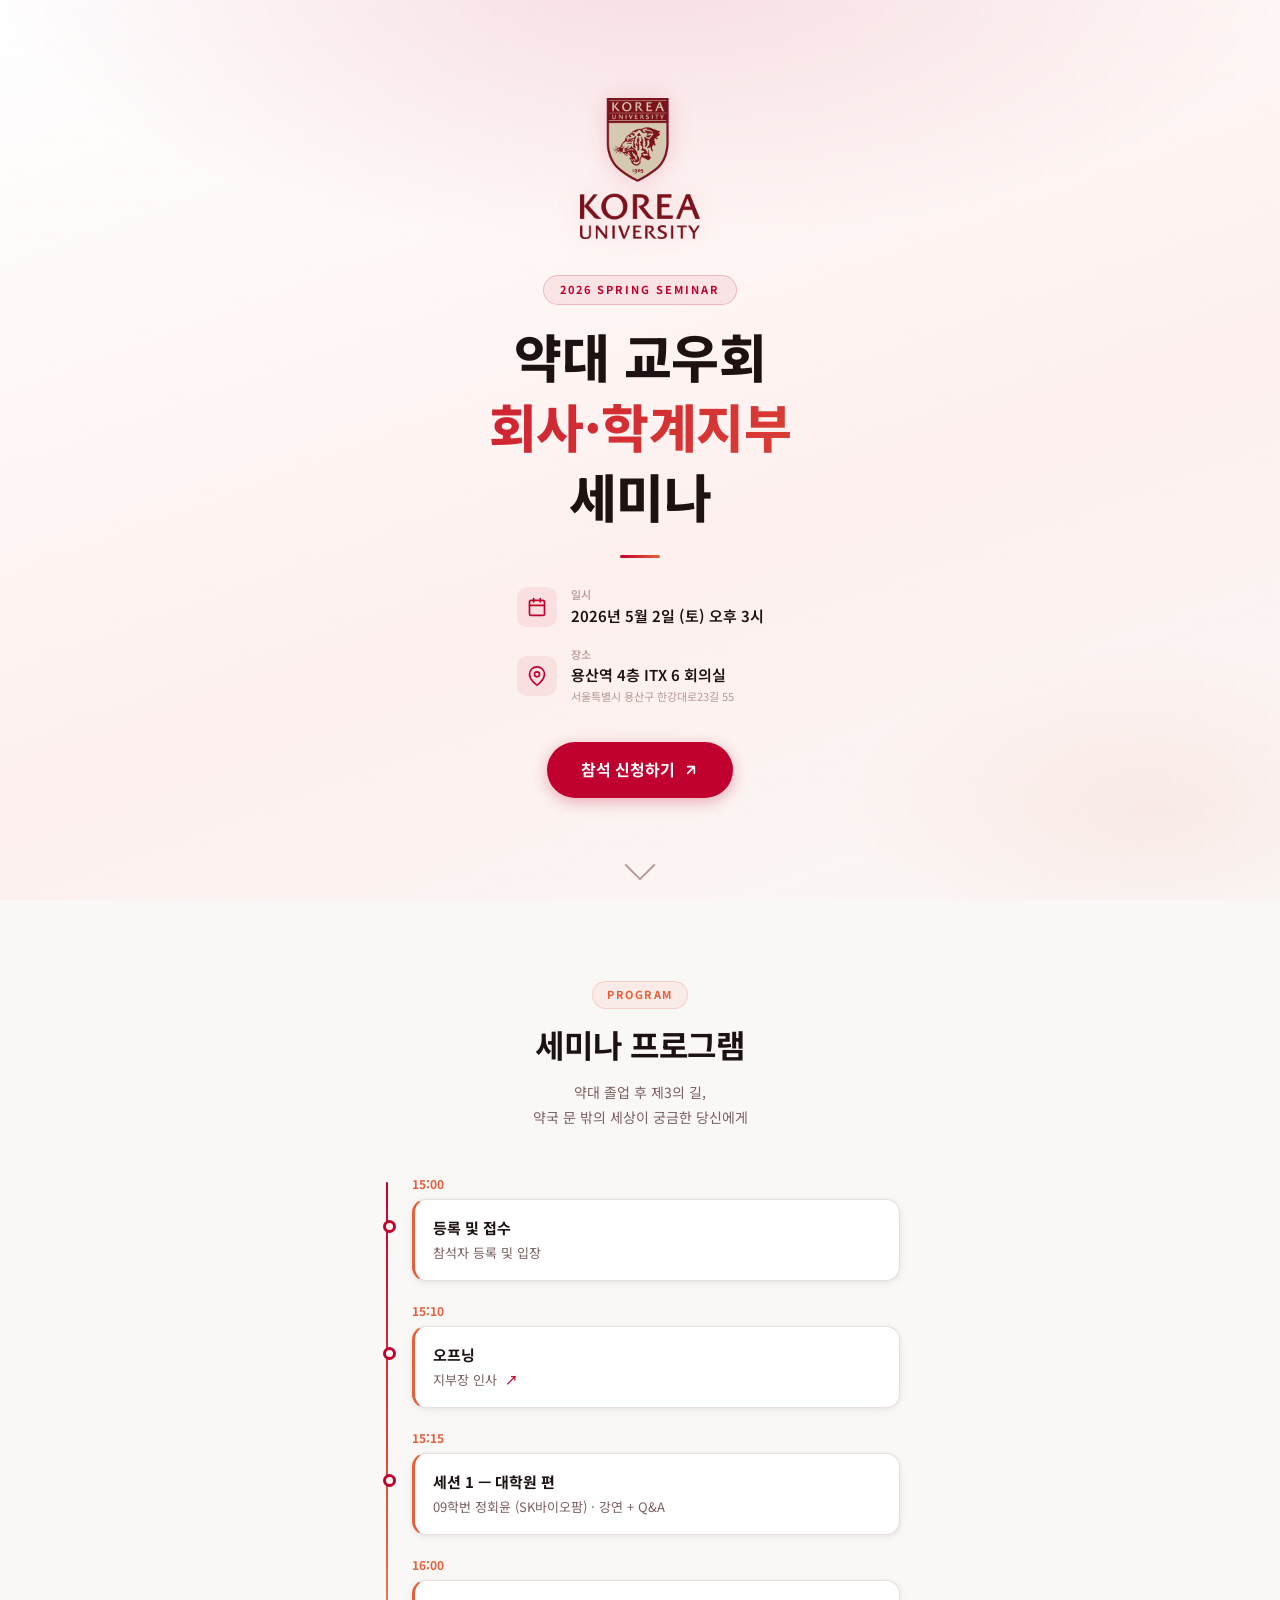
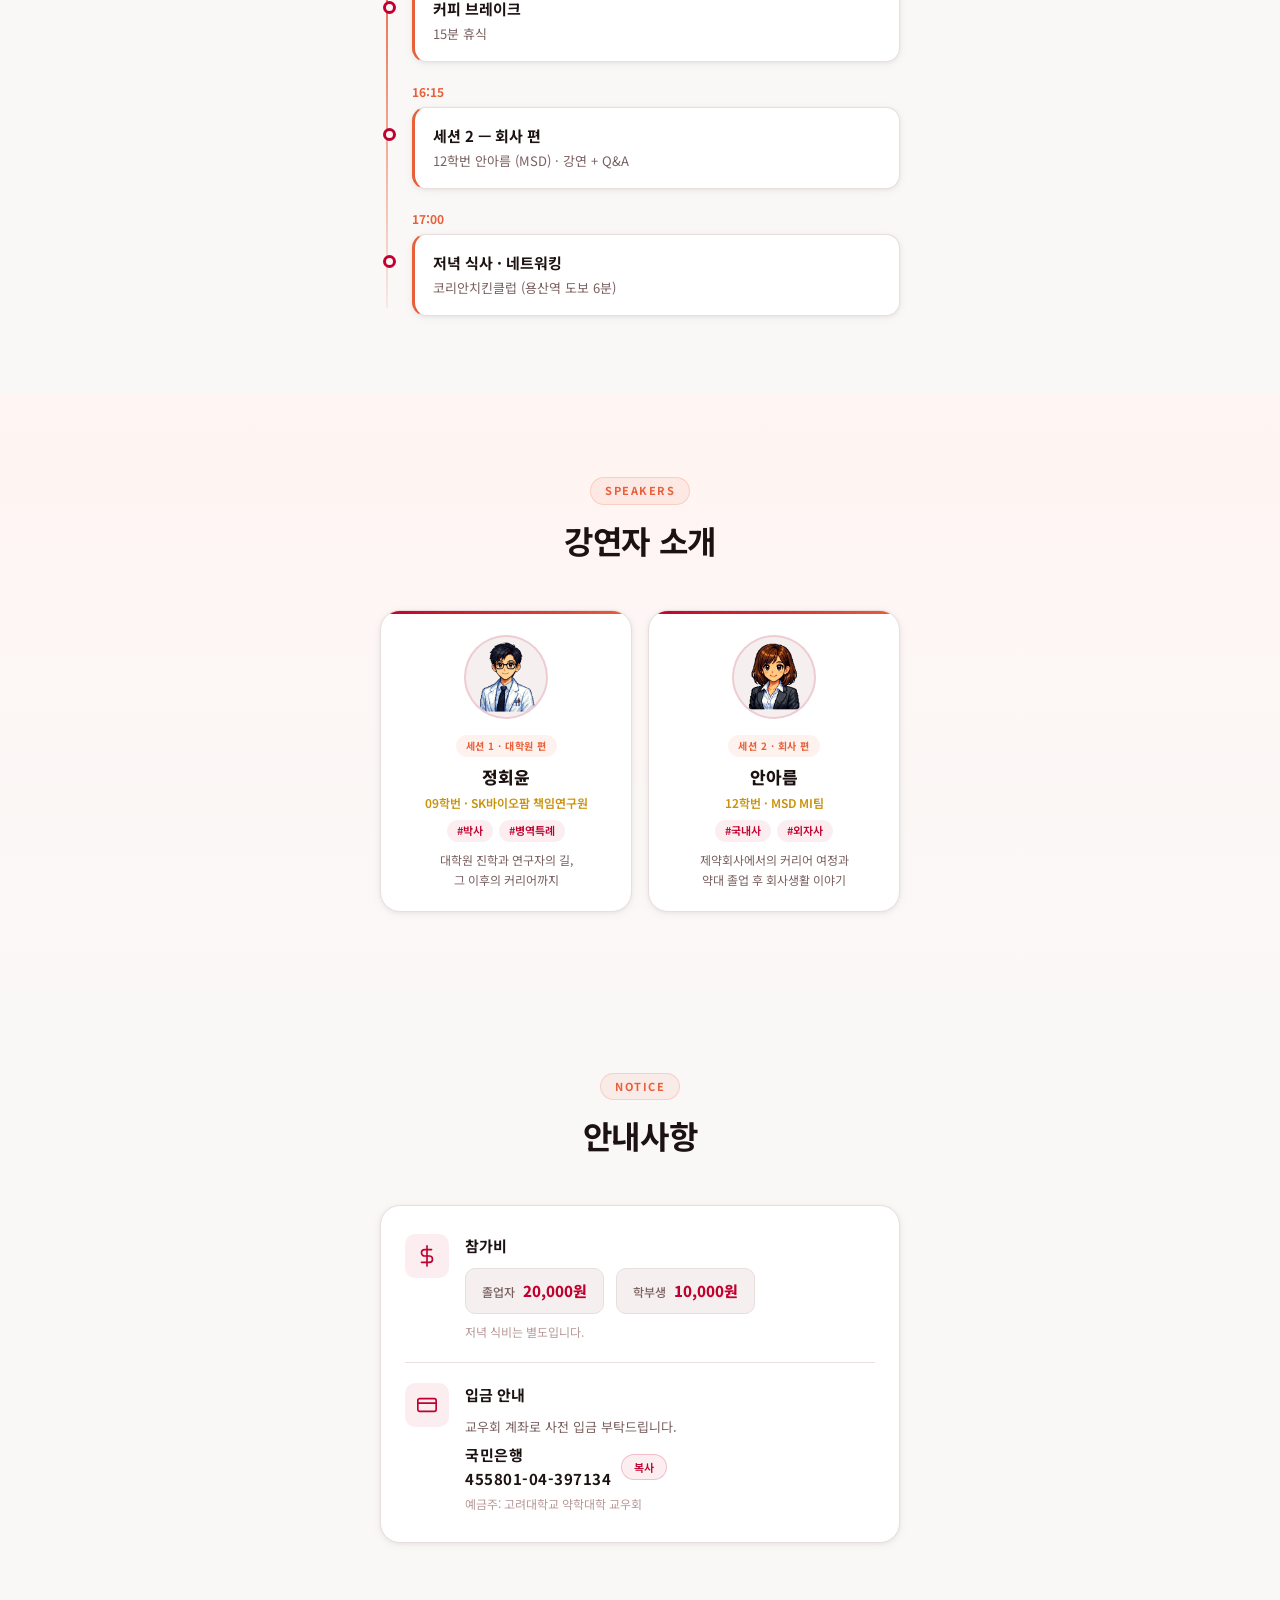
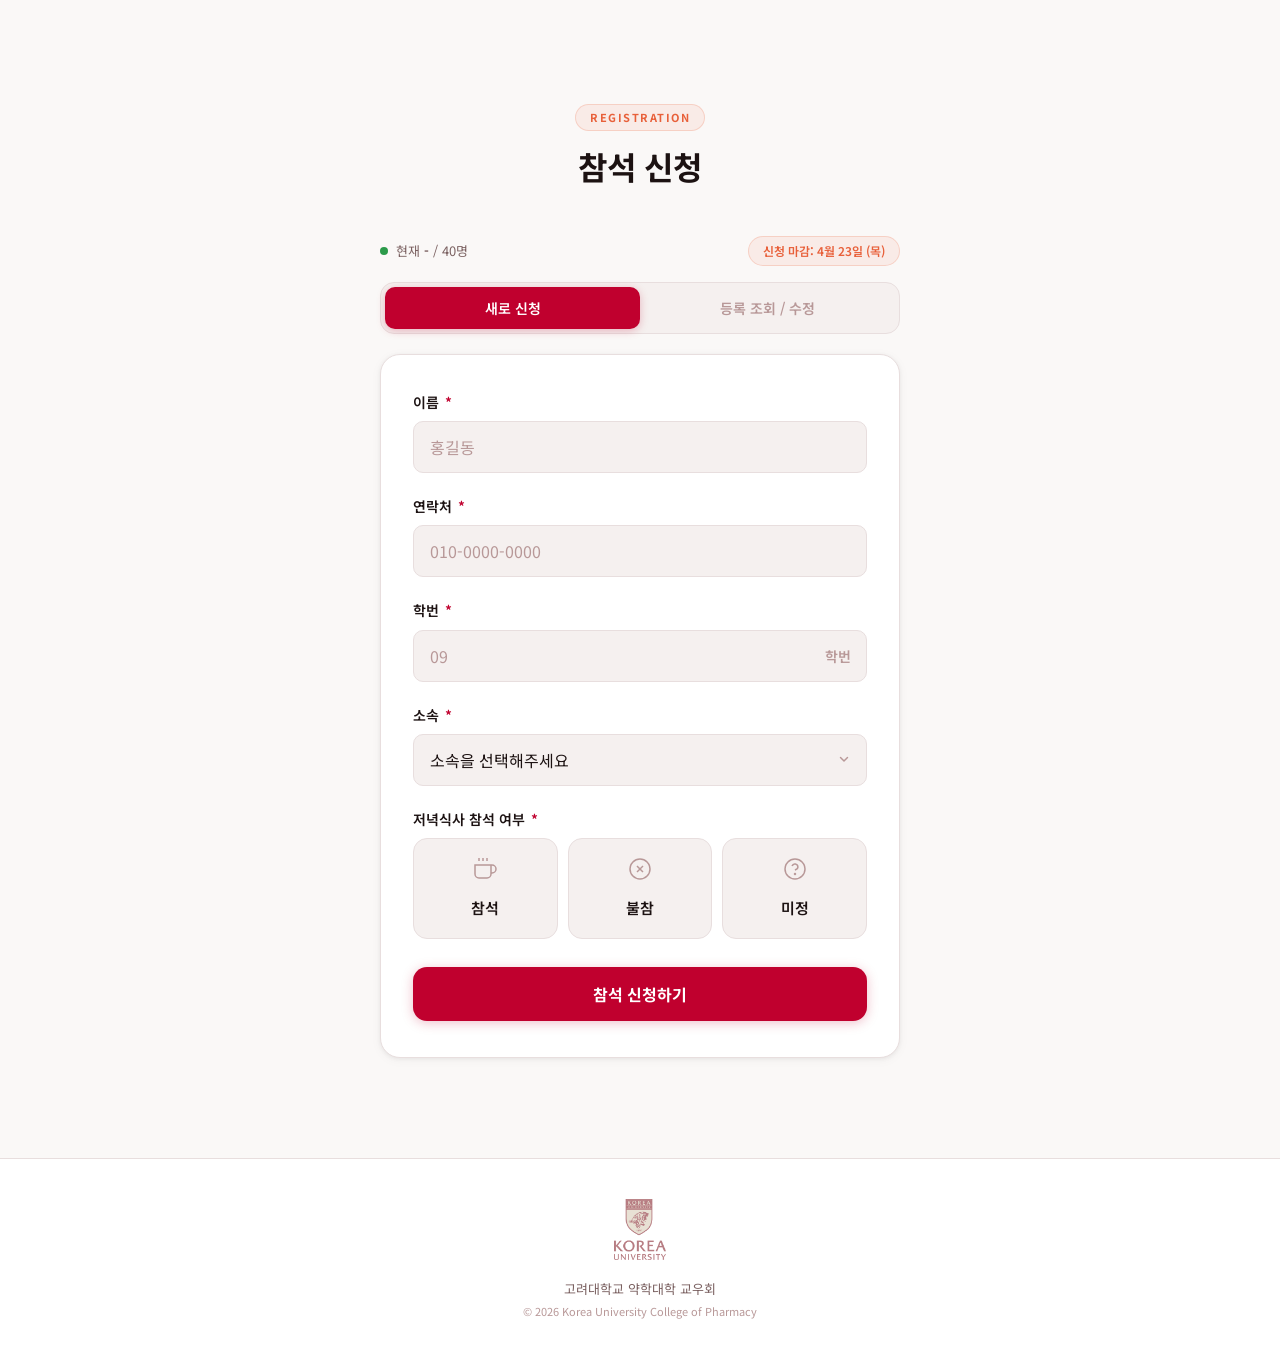
==== commit 005eb14d: "Merge 17:00 networking and 17:30 dinner into single 17:00 row Networking now happens at the dinner v" ====
--- a/index.html
+++ b/index.html
@@ -121,16 +121,8 @@
           <div class="timeline-time">17:00</div>
           <div class="timeline-card">
             <div class="timeline-dot"></div>
-            <h3>네트워킹</h3>
-            <p>교우 간 자유 교류</p>
-          </div>
-        </div>
-        <div class="timeline-item" data-aos>
-          <div class="timeline-time">17:30</div>
-          <div class="timeline-card">
-            <div class="timeline-dot"></div>
-            <h3>저녁 식사</h3>
-            <p>만찬 및 마무리</p>
+            <h3>저녁 식사 · 네트워킹</h3>
+            <p>코리안치킨클럽 (용산역 도보 6분)</p>
           </div>
         </div>
       </div>
